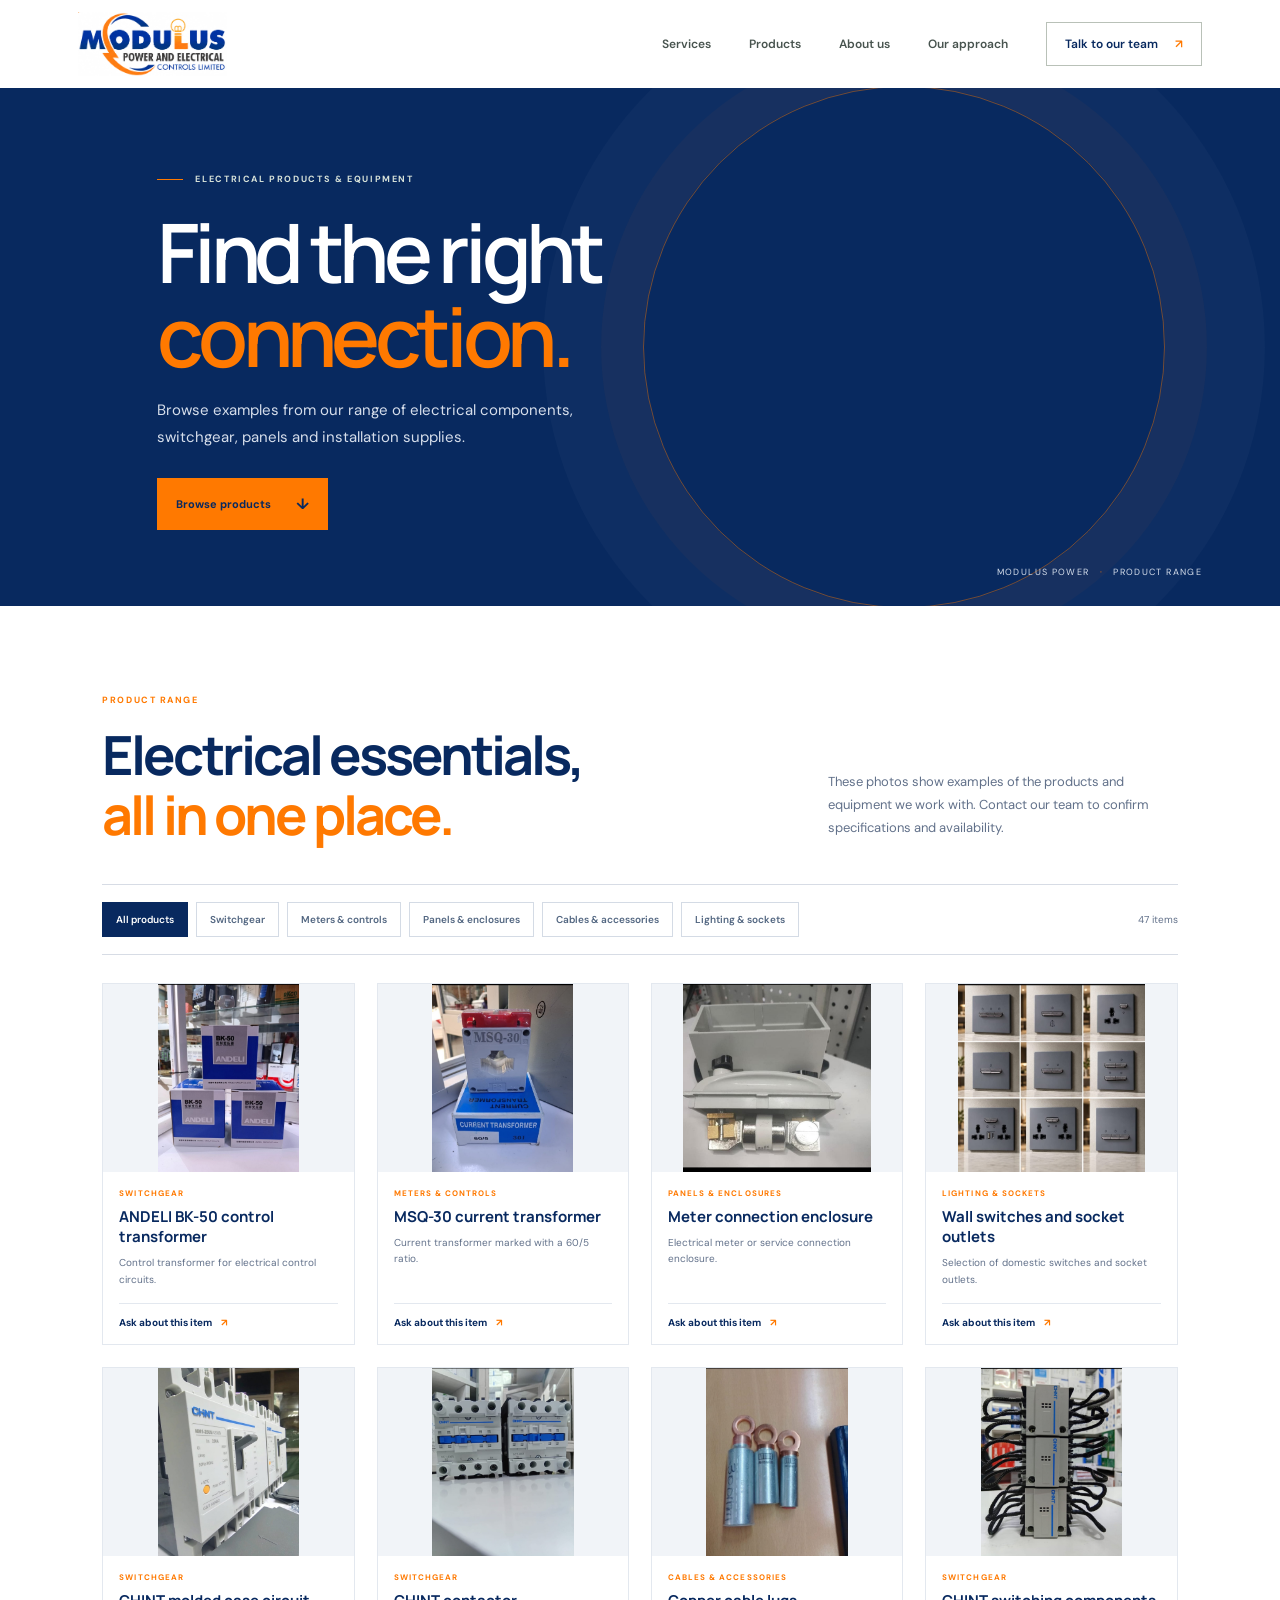
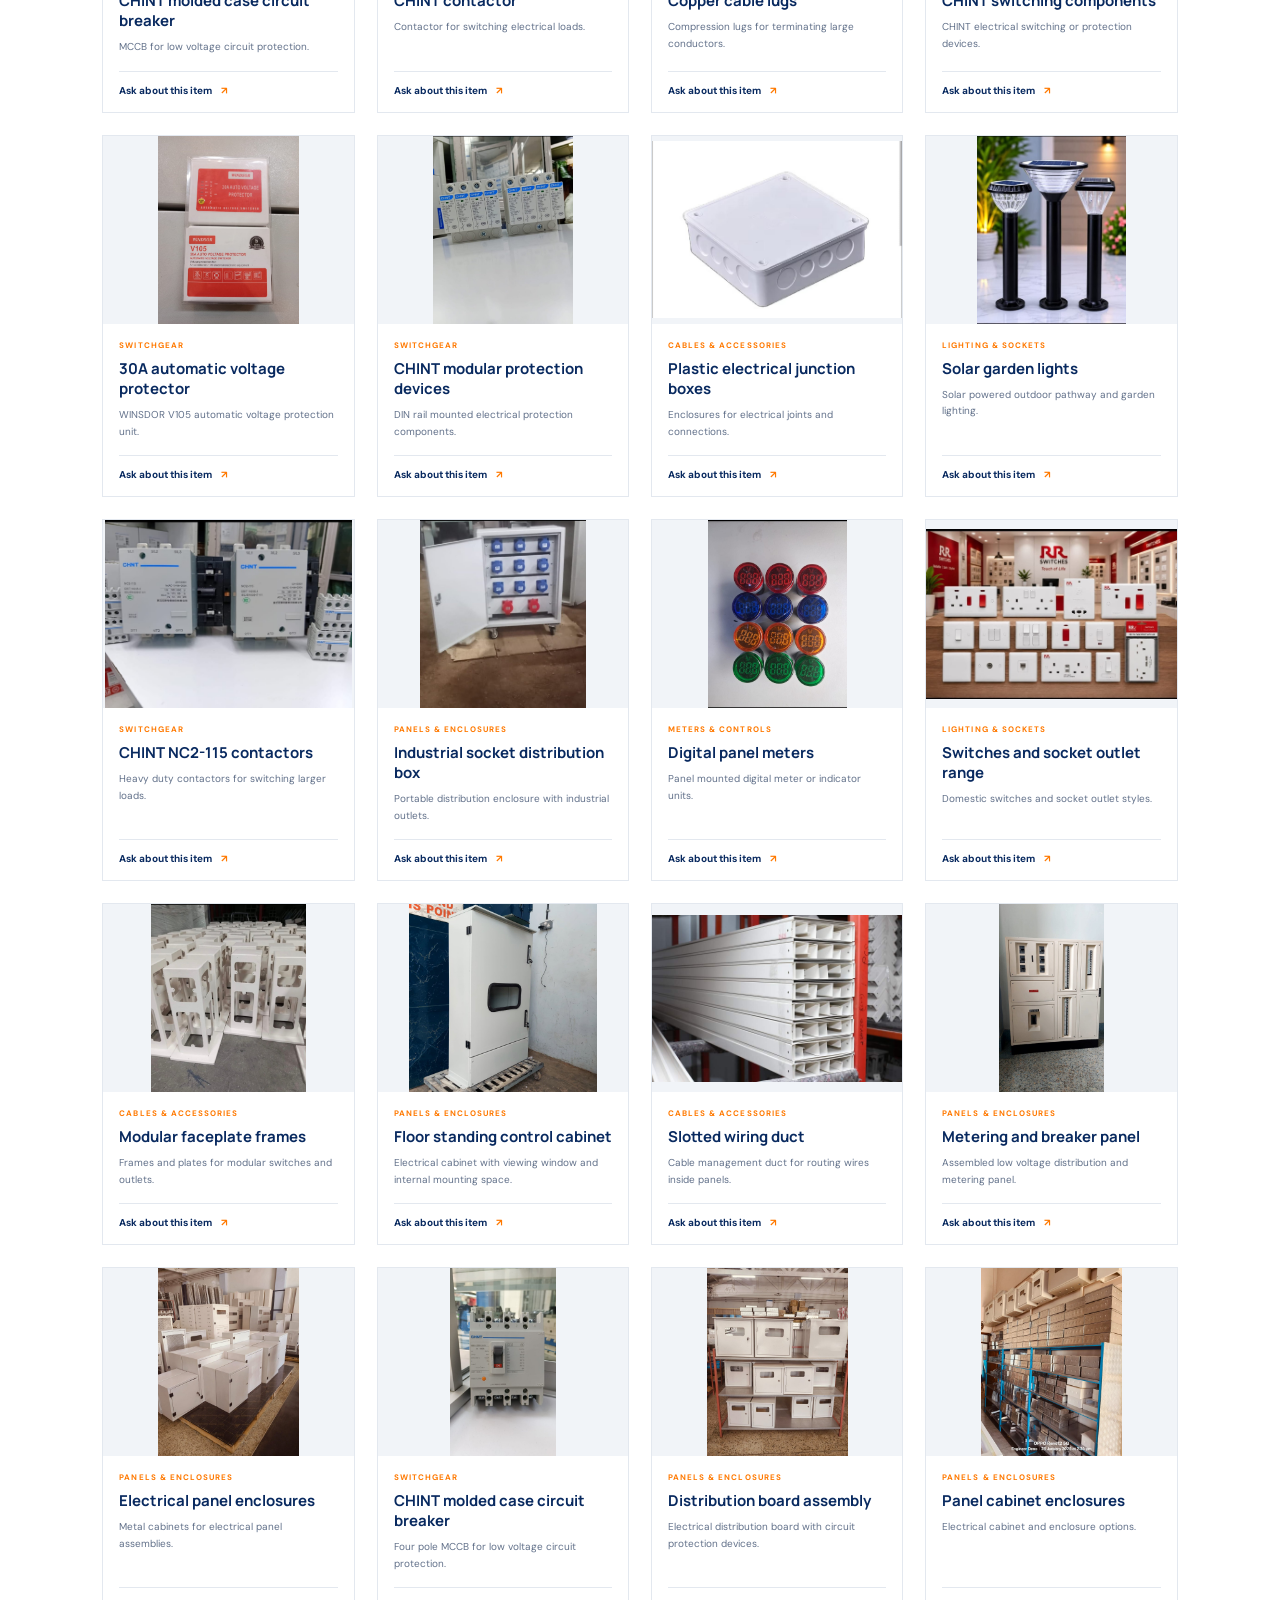
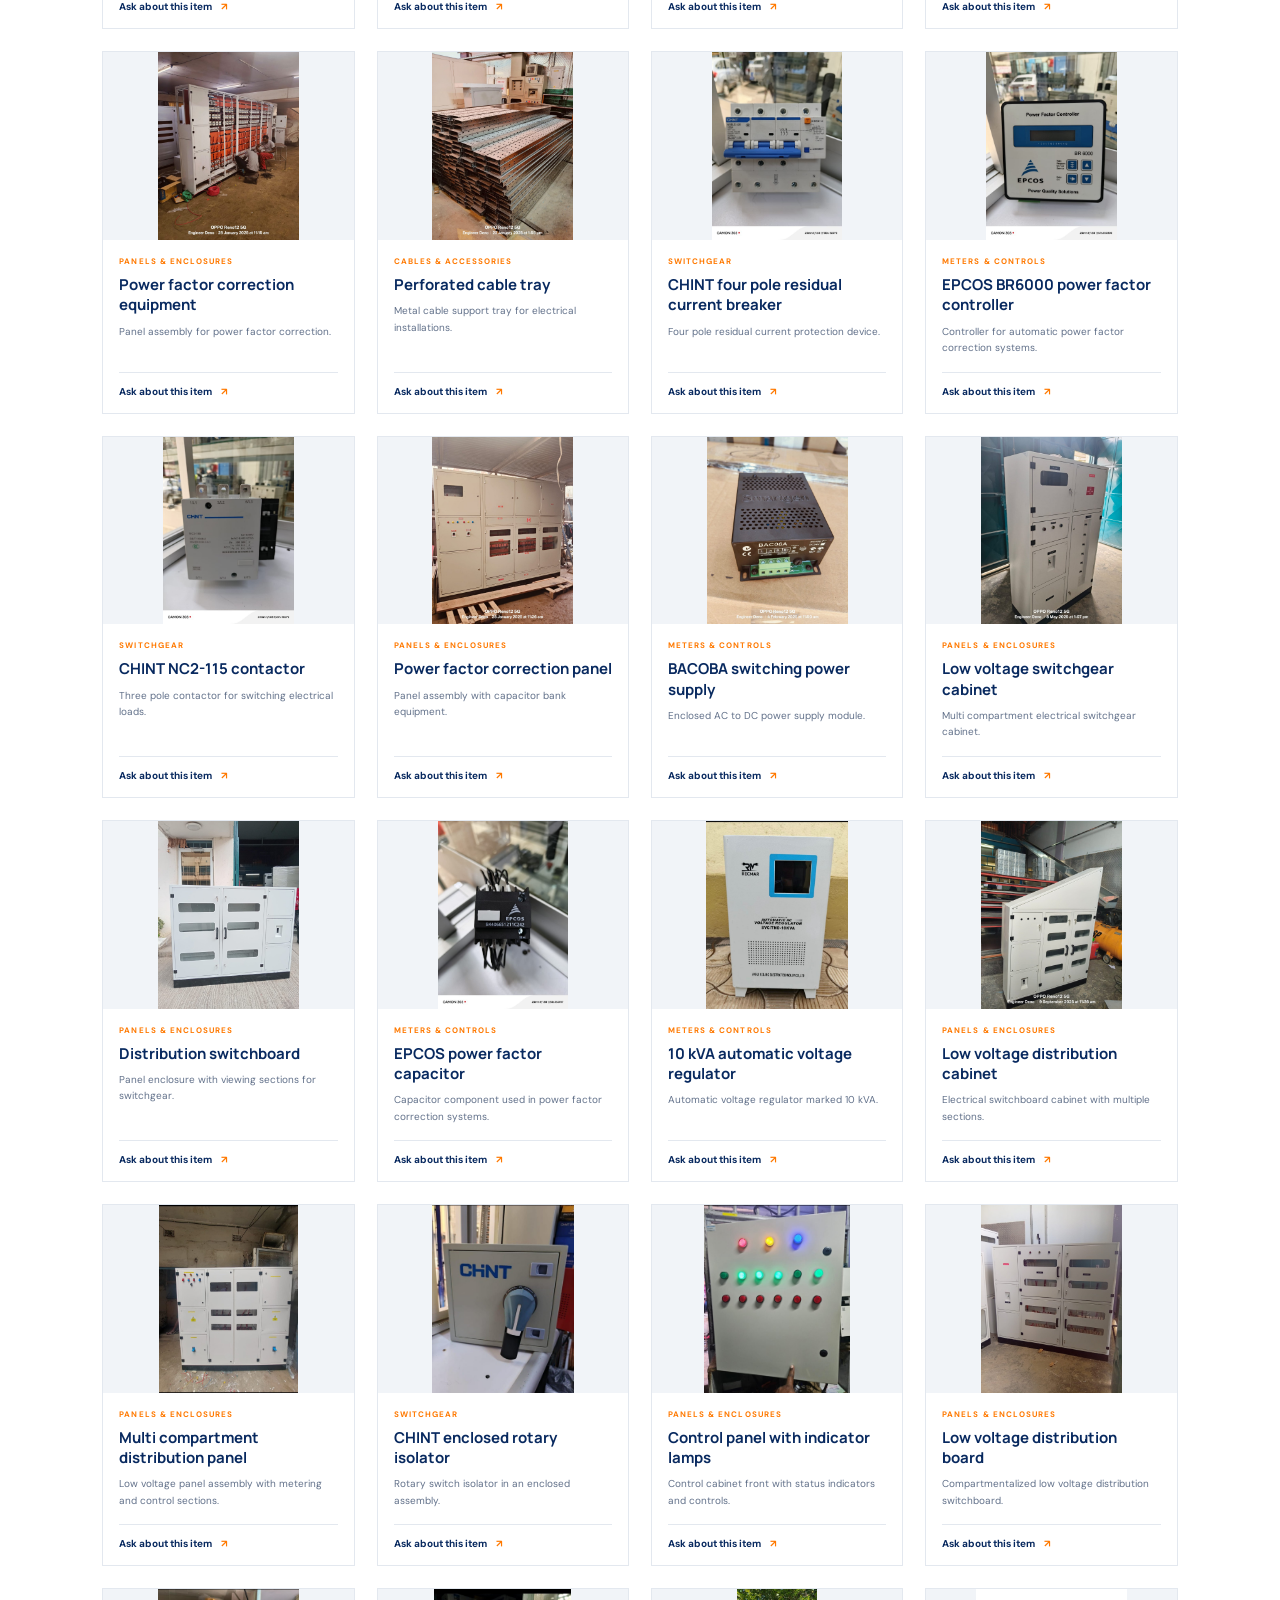
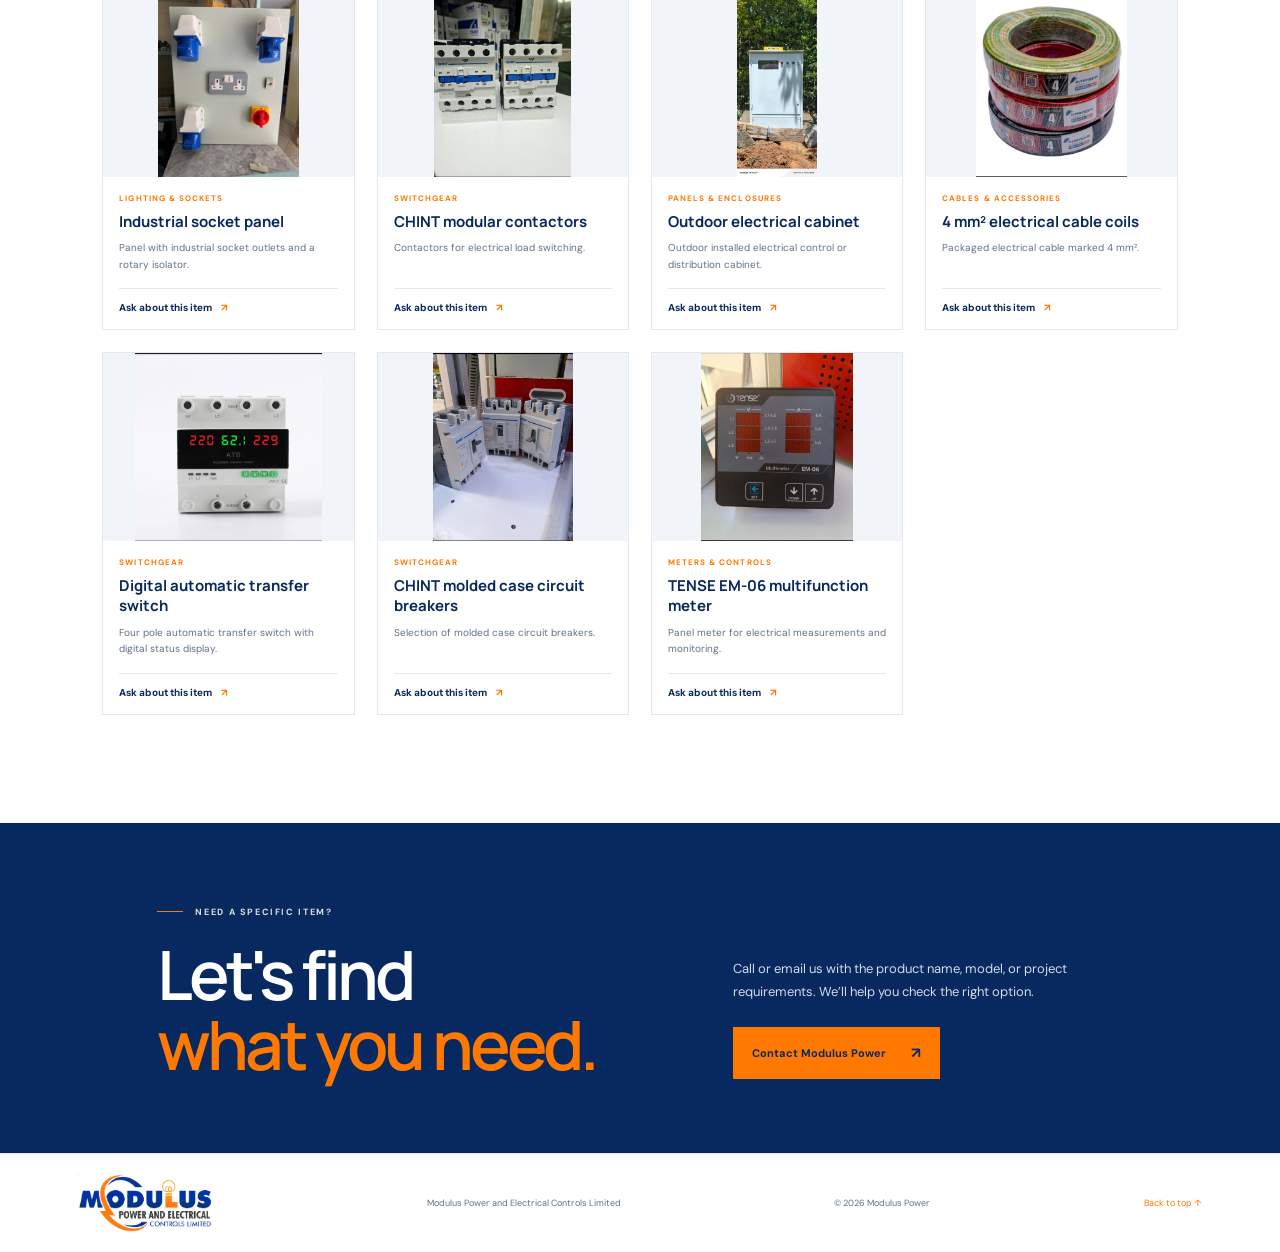
==== products.html @ 6c74b71d "Add filterable electrical products catalog" ====
<!doctype html>
<html lang="en">
<head>
  <meta charset="utf-8">
  <meta name="viewport" content="width=device-width, initial-scale=1">
  <meta name="theme-color" content="#082a68">
  <meta name="description" content="Browse examples of electrical products and equipment supplied by Modulus Power and Electrical Controls Limited.">
  <title>Electrical Products | Modulus Power</title>
  <link rel="preconnect" href="https://fonts.googleapis.com">
  <link rel="preconnect" href="https://fonts.gstatic.com" crossorigin>
  <link href="https://fonts.googleapis.com/css2?family=DM+Sans:wght@400;500;600;700&family=Manrope:wght@400;500;600;700;800&display=swap" rel="stylesheet">
  <link rel="stylesheet" href="styles.css">
  <link rel="stylesheet" href="products.css">
</head>
<body class="products-page">
  <header class="site-header">
    <a class="brand" href="index.html" aria-label="Modulus Power home"><img class="brand-logo" src="logo.png" alt="Modulus Power and Electrical Controls Limited"></a>
    <button class="menu-toggle" aria-expanded="false" aria-controls="main-nav" aria-label="Open menu"><span></span><span></span></button>
    <nav id="main-nav" class="main-nav" aria-label="Main navigation">
      <a href="index.html#services">Services</a><a href="products.html" aria-current="page">Products</a><a href="index.html#about">About us</a><a href="index.html#approach">Our approach</a>
      <a class="nav-cta" href="index.html#contact">Talk to our team <span aria-hidden="true">↗</span></a>
    </nav>
  </header>

  <main id="catalog">
    <section class="catalog-hero">
      <div class="catalog-hero-inner">
        <p class="eyebrow"><span class="eyebrow-line"></span> ELECTRICAL PRODUCTS &amp; EQUIPMENT</p>
        <h1>Find the right<br><em>connection.</em></h1>
        <p>Browse examples from our range of electrical components, switchgear, panels and installation supplies.</p>
        <a class="button button-lime" href="#product-list">Browse products <span>↓</span></a>
      </div>
      <div class="catalog-hero-note">MODULUS POWER <span>·</span> PRODUCT RANGE</div>
    </section>

    <section class="catalog-section" id="product-list">
      <div class="catalog-heading">
        <div><p class="section-kicker">PRODUCT RANGE</p><h2>Electrical essentials,<br><em>all in one place.</em></h2></div>
        <p class="catalog-intro">These photos show examples of the products and equipment we work with. Contact our team to confirm specifications and availability.</p>
      </div>
      <div class="catalog-toolbar">
        <div class="catalog-filters" role="group" aria-label="Filter products">
          <button class="filter-button active" type="button" data-filter="all" aria-pressed="true">All products</button>
          <button class="filter-button" type="button" data-filter="switchgear" aria-pressed="false">Switchgear</button>
          <button class="filter-button" type="button" data-filter="controls" aria-pressed="false">Meters &amp; controls</button>
          <button class="filter-button" type="button" data-filter="panels" aria-pressed="false">Panels &amp; enclosures</button>
          <button class="filter-button" type="button" data-filter="wiring" aria-pressed="false">Cables &amp; accessories</button>
          <button class="filter-button" type="button" data-filter="lighting" aria-pressed="false">Lighting &amp; sockets</button>
        </div>
        <span class="catalog-count" aria-live="polite"></span>
      </div>
      <div class="product-grid" id="product-grid"></div>
    </section>

    <section class="catalog-contact">
      <div><p class="eyebrow"><span class="eyebrow-line"></span> NEED A SPECIFIC ITEM?</p><h2>Let's find<br><em>what you need.</em></h2></div>
      <div class="catalog-contact-side"><p>Call or email us with the product name, model, or project requirements. We’ll help you check the right option.</p><a class="button button-lime" href="index.html#contact">Contact Modulus Power <span>↗</span></a></div>
    </section>
  </main>

  <footer class="site-footer catalog-footer"><a class="brand footer-brand" href="index.html"><img class="brand-logo" src="logo.png" alt="Modulus Power and Electrical Controls Limited"></a><span>Modulus Power and Electrical Controls Limited</span><span>© <span id="year"></span> Modulus Power</span><a href="#catalog">Back to top ↑</a></footer>
  <script src="script.js"></script>
  <script src="products.js"></script>
</body>
</html>
---- styles.css ----
@import url('https://fonts.googleapis.com/css2?family=DM+Sans:wght@400;500;600;700&family=Manrope:wght@400;500;600;700;800&display=swap');
:root{--ink:#08295f;--deep:#08295f;--paper:#fff;--white:#fff;--orange:#ff7900;--muted:#62718a;--line:rgba(8,41,95,.16);--display:'Manrope',sans-serif;--body:'DM Sans',sans-serif}*{box-sizing:border-box}html{scroll-behavior:smooth}body{margin:0;background:var(--paper);color:var(--ink);font-family:var(--body);-webkit-font-smoothing:antialiased}a{color:inherit;text-decoration:none}.site-header{height:88px;padding:0 6.1%;display:flex;align-items:center;justify-content:space-between;background:var(--paper);position:relative;z-index:4}.brand{display:flex;align-items:center;gap:12px}.brand-logo{display:block;width:auto;height:64px;max-width:280px;object-fit:contain}.brand-mark{display:flex;align-items:flex-end;gap:3px;height:27px;width:28px;border-bottom:2px solid var(--ink);padding:0 2px 3px}.brand-mark span{display:block;width:5px;background:var(--ink);transform:skew(-24deg)}.brand-mark span:nth-child(1){height:10px}.brand-mark span:nth-child(2){height:17px}.brand-mark span:nth-child(3){height:23px}.brand-name{font:800 13px var(--display);letter-spacing:.09em;line-height:1.15}.brand-name span{display:block;font:600 8px var(--body);letter-spacing:.16em;margin-top:4px}.main-nav{display:flex;align-items:center;gap:38px;font-size:12px;font-weight:600}.main-nav>a:not(.nav-cta){color:#48544f}.main-nav>a:hover{color:#ff7900}.nav-cta{border:1px solid #b9c1b8;padding:13px 18px}.nav-cta span{color:#ff7900;margin-left:14px}.menu-toggle{display:none}.hero{min-height:660px;height:calc(100vh - 88px);max-height:850px;position:relative;background:#0b3479;color:white;overflow:hidden}.hero-image{position:absolute;inset:0 0 0 32%;background:linear-gradient(120deg,#0b3479,#174b91 56%,#ef7b22);background-image:linear-gradient(90deg,rgba(8,41,95,.62),rgba(8,41,95,.05)),url('images/hero-electrical.jpg'),radial-gradient(ellipse at 75% 42%,#ff8a25 0,#174b91 28%,#0b3479 67%,#061d49 100%);background-size:cover;background-position:center 52%;filter:saturate(.76)}.hero-shade{position:absolute;inset:0;background:linear-gradient(90deg,#08295f 0%,rgba(8,41,95,.97) 31%,rgba(8,41,95,.5) 60%,rgba(8,41,95,.12) 100%)}.hero-content{position:relative;padding:clamp(90px,14vh,155px) 0 0 12.3%;max-width:780px}.eyebrow{display:flex;align-items:center;gap:12px;font-size:9px;letter-spacing:.18em;font-weight:700;color:#d7e2d9}.eyebrow-line{display:block;width:26px;height:1px;background:var(--orange)}.hero h1,.contact h2{font:600 clamp(54px,7.3vw,94px)/1.02 var(--display);letter-spacing:-.065em;margin:30px 0 20px}.hero h1 em,.services h2 em,.approach h2 em,.contact h2 em,.intro h2 em{font-style:normal;color:var(--orange)}.hero-copy{max-width:375px;color:#d0d9d1;line-height:1.7;font-size:15px}.hero-actions{display:flex;align-items:center;gap:28px;margin-top:38px}.button{display:inline-flex;align-items:center;justify-content:space-between;gap:25px;padding:16px 19px;font-size:11px;font-weight:700}.button-lime{background:var(--orange);color:var(--deep)}.button-lime span{font-size:15px}.text-link{font-size:11px;font-weight:600;color:#e1e8e2}.text-link span{margin-left:12px;color:var(--orange)}.hero-meta{position:absolute;bottom:38px;left:6.1%;display:flex;align-items:center;gap:14px;color:#d2dbd3;font-size:9px;letter-spacing:.12em}.hero-meta>span:first-child{color:var(--orange)}.meta-rule{height:1px;width:54px;background:rgba(255,255,255,.4)}.hero-vertical{position:absolute;right:5%;top:50%;writing-mode:vertical-rl;transform:translateY(-50%);font-size:8px;letter-spacing:.2em;color:rgba(255,255,255,.72)}.placeholder-note{position:absolute;right:25px;bottom:24px;background:rgba(8,29,69,.78);padding:10px 13px;color:#edf2ed;font-size:9px;letter-spacing:.04em;display:flex;align-items:center;gap:9px}.camera-icon{font-size:16px;color:var(--orange)}.section-pad{padding-left:12.3%;padding-right:12.3%}.intro{position:relative;display:grid;grid-template-columns:1fr 2fr 1.2fr;gap:30px;padding-top:126px;padding-bottom:133px;align-items:start}.section-label{font-size:9px;font-weight:700;letter-spacing:.14em;color:#526681}.section-label span{color:#ff7900;margin-right:13px}.intro-main .eyebrow{margin:0 0 24px}.eyebrow.dark{color:#526681}.intro h2,.approach h2{font:600 clamp(35px,4.1vw,53px)/1.12 var(--display);letter-spacing:-.055em;margin:0;max-width:620px}.intro h2 em,.approach h2 em{color:#ff7900}.intro-side{padding-top:35px}.intro-side p,.approach-copy{font-size:14px;line-height:1.85;color:#62718a;margin:0 0 24px}.underlined-link{font-size:11px;font-weight:700;border-bottom:1px solid #a3aaa3;padding-bottom:11px;display:inline-flex;justify-content:space-between;width:175px}.underlined-link span{color:#ff7900}.intro-stamp{position:absolute;right:10%;bottom:36px;width:82px;height:82px;border:1px solid #c8cdc4;border-radius:50%;display:grid;place-items:center;text-align:center;font-size:7px;letter-spacing:.13em;color:#62718a;transform:rotate(-12deg)}.intro-stamp b{position:absolute;font:800 16px var(--display);color:#ff7900;transform:rotate(12deg)}.services{background:var(--deep);color:white;padding-top:97px;padding-bottom:38px}.services-top{display:flex;justify-content:space-between;align-items:end;margin-bottom:50px}.light-label{color:#acb9af}.services h2{font:600 clamp(42px,5vw,65px)/1.04 var(--display);letter-spacing:-.06em;margin:33px 0 0}.services-top>p{max-width:300px;color:#b4c0b7;font-size:13px;line-height:1.8;margin:0 0 5px}.service-grid{display:grid;grid-template-columns:repeat(3,1fr);border-top:1px solid rgba(255,255,255,.2);border-bottom:1px solid rgba(255,255,255,.2)}.service-card{position:relative;min-height:270px;padding:25px 22px 23px 0;border-right:1px solid rgba(255,255,255,.16)}.service-card:not(:first-child){padding-left:22px}.service-card:nth-child(3n){border-right:0}.service-card:nth-child(n+4){border-top:1px solid rgba(255,255,255,.16)}.service-card:nth-child(5){border-right:0}.service-number{font-size:9px;letter-spacing:.12em;color:#91a098}.service-symbol{font:400 32px var(--display);color:var(--orange);margin:28px 0 18px;height:35px}.service-card h3{font:700 16px var(--display);margin:0 0 12px}.service-card p{font-size:11px;line-height:1.8;color:#afbbb2;max-width:220px;margin:0}.service-card>a{position:absolute;right:20px;bottom:20px;color:var(--orange);font-size:18px}.services-foot{display:flex;justify-content:space-between;padding-top:24px;font-size:9px;letter-spacing:.08em;color:#abb8ae}.services-foot b{color:var(--orange);margin-left:13px}.approach{padding-top:125px;padding-bottom:126px;display:grid;grid-template-columns:1fr 1fr;gap:9%;align-items:center}.approach-image{height:480px;position:relative;background:linear-gradient(140deg,#416a9e,#174b91 46%,#0b3479);background-image:url('images/team-electrical.jpg'),linear-gradient(140deg,#416a9e,#174b91 46%,#0b3479);background-size:cover;background-position:center}.approach-image .placeholder-note{right:auto;left:18px;bottom:18px}.image-index{position:absolute;top:18px;left:18px;color:white;font-size:8px;letter-spacing:.15em}.approach-content .section-label{margin-bottom:67px}.approach-content .eyebrow{margin-bottom:23px}.approach h2{font-size:clamp(43px,5vw,64px)}.approach-copy{margin:24px 0 32px;max-width:420px}.values{border-top:1px solid var(--line);padding-top:19px;display:flex;justify-content:space-between;gap:10px}.values div{display:flex;flex-direction:column;gap:10px}.values b{font-size:9px;color:#ff7900}.values span{font-size:10px;font-weight:600}.contact{background:var(--deep);color:white;padding-top:86px;padding-bottom:82px}.contact-layout{display:grid;grid-template-columns:1fr 1fr;gap:10%;align-items:end;margin:45px 0 38px}.contact h2{font-size:clamp(58px,7vw,88px);margin:23px 0 0}.contact-details>p{font-size:12px;color:#b2beb5;margin:0 0 22px}.contact-item{display:grid;grid-template-columns:100px 1fr 20px;align-items:center;padding:18px 0;border-top:1px solid rgba(255,255,255,.22)}.contact-item:last-child{border-bottom:1px solid rgba(255,255,255,.22)}.contact-item span{font-size:8px;letter-spacing:.14em;color:#9eafa3}.contact-item b{font-size:14px;font-weight:600}.contact-item i{font-style:normal;color:var(--orange)}.site-footer{min-height:94px;padding:20px 6.1%;display:flex;align-items:center;justify-content:space-between;gap:20px;background:#fff;color:#62718a;font-size:9px}.footer-brand{color:var(--ink)}.footer-brand .brand-logo{height:58px}.footer-brand{color:var(--ink)}.footer-brand .brand-mark{border-color:#f3f2ec}.footer-brand .brand-mark span{background:#f3f2ec}.site-footer>a:last-child{color:var(--orange)}
@media(max-width:900px){.section-pad{padding-left:7%;padding-right:7%}.hero-content{padding-left:8%}.intro{grid-template-columns:1fr 2fr;gap:24px}.intro-side{grid-column:2;padding-top:0}.intro-stamp{right:8%;bottom:25px}.service-grid{grid-template-columns:repeat(2,1fr)}.service-card:nth-child(2n){border-right:0}.service-card:nth-child(3){border-top:1px solid rgba(255,255,255,.16);border-right:1px solid rgba(255,255,255,.16)}.service-card:nth-child(4){border-top:1px solid rgba(255,255,255,.16)}.service-card:nth-child(5){border-top:1px solid rgba(255,255,255,.16);border-right:1px solid rgba(255,255,255,.16)}.approach{gap:6%}.approach-image{height:420px}.site-footer{padding-left:7%;padding-right:7%}}
@media(max-width:620px){.site-header{height:72px;padding:0 6%}.brand-name{font-size:12px}.menu-toggle{display:flex;flex-direction:column;gap:5px;padding:10px;background:none;border:0;z-index:2}.menu-toggle span{width:22px;height:1px;background:var(--ink)}.main-nav{display:none;position:absolute;top:72px;left:0;right:0;background:var(--paper);padding:18px 6% 26px;align-items:stretch;gap:0;flex-direction:column;box-shadow:0 12px 16px #08295f15}.main-nav.open{display:flex}.main-nav>a:not(.nav-cta){padding:14px 0;border-bottom:1px solid var(--line)}.nav-cta{margin-top:18px}.hero{height:calc(100svh - 72px);min-height:600px;max-height:760px}.hero-image{left:0;background-position:58% center}.hero-shade{background:linear-gradient(90deg,rgba(8,41,95,.96),rgba(8,41,95,.65) 70%,rgba(8,41,95,.3)),linear-gradient(0deg,rgba(8,41,95,.5),transparent)}.hero-content{padding:116px 7% 0}.hero h1{font-size:62px}.hero-copy{font-size:14px;max-width:300px}.hero-actions{align-items:flex-start;flex-direction:column;gap:19px}.hero-meta{left:7%;bottom:28px}.hero-vertical{right:4%;font-size:7px}.section-pad{padding-left:7%;padding-right:7%}.intro{display:block;padding-top:82px;padding-bottom:103px}.intro-main{margin-top:48px}.intro h2{font-size:42px}.intro-side{padding-top:22px;max-width:390px}.intro-stamp{width:67px;height:67px;right:8%;bottom:22px}.intro-stamp b{font-size:13px}.services{padding-top:73px;padding-bottom:28px}.services-top{display:block;margin-bottom:33px}.services h2{font-size:51px;margin-top:28px}.services-top>p{margin-top:20px}.service-card{min-height:260px;padding:19px 12px 20px 0}.service-card:not(:first-child){padding-left:14px}.service-card h3{font-size:14px}.service-card p{font-size:10px}.service-card>a{right:10px;bottom:16px}.service-symbol{margin:26px 0 15px}.services-foot{font-size:8px;line-height:1.6;gap:20px}.services-foot span:last-child{text-align:right}.approach{display:flex;flex-direction:column-reverse;align-items:stretch;gap:38px;padding-top:78px;padding-bottom:80px}.approach-content .section-label{margin-bottom:48px}.approach h2{font-size:53px}.approach-image{height:350px}.values{flex-wrap:wrap}.values span{font-size:9px}.contact{padding-top:70px;padding-bottom:70px}.contact-layout{display:block;margin:38px 0 29px}.contact h2{font-size:68px;margin-bottom:36px}.contact-item{grid-template-columns:74px 1fr 15px}.contact-item b{font-size:12px}.site-footer{padding:23px 7%;display:grid;grid-template-columns:1fr 1fr;gap:18px}.site-footer>span:nth-child(2){grid-column:1/-1;grid-row:2}.site-footer>span:nth-child(3){grid-column:1;grid-row:3}.site-footer>a:last-child{grid-column:2;grid-row:3;text-align:right}}
@media(max-width:1050px) and (min-width:761px){.site-header{padding-left:4%;padding-right:4%}.main-nav{gap:18px}.nav-cta{padding:11px 12px}}
@media(max-width:760px) and (min-width:621px){.site-header{padding-left:4%;padding-right:4%}.brand-logo{height:50px}.main-nav{gap:10px;font-size:10px}.nav-cta{padding:9px 10px}}
---- products.css ----
.products-page{background:#fff}.catalog-hero{min-height:470px;background:#08295f;color:#fff;position:relative;overflow:hidden;display:flex;align-items:center;padding:76px 12.3%}.catalog-hero:after{content:"";position:absolute;width:520px;height:520px;border:1px solid rgba(255,121,0,.43);border-radius:50%;right:9%;top:50%;transform:translateY(-50%);box-shadow:0 0 0 42px rgba(255,121,0,.035),0 0 0 100px rgba(255,255,255,.025)}.catalog-hero-inner{position:relative;z-index:1;max-width:590px}.catalog-hero h1{font:600 clamp(54px,7vw,82px)/1.03 var(--display);letter-spacing:-.065em;margin:25px 0 18px}.catalog-hero h1 em,.catalog-heading h2 em,.catalog-contact h2 em{font-style:normal;color:#ff7900}.catalog-hero-inner>p:not(.eyebrow){max-width:420px;color:#d6deeb;font-size:15px;line-height:1.8;margin:0}.catalog-hero .button{margin-top:27px}.catalog-hero-note{position:absolute;z-index:1;right:6.1%;bottom:28px;color:#d6deeb;font-size:9px;letter-spacing:.15em}.catalog-hero-note span{color:#ff7900;margin:0 7px}.catalog-section{padding:88px 8% 108px}.catalog-heading{display:flex;justify-content:space-between;align-items:end;gap:40px;margin-bottom:39px}.section-kicker{font-size:9px;letter-spacing:.17em;font-weight:700;color:#ff7900;margin:0 0 18px}.catalog-heading h2{font:700 clamp(34px,4.5vw,54px)/1.12 var(--display);letter-spacing:-.055em;color:#08295f;margin:0}.catalog-intro{max-width:350px;color:#62718a;font-size:13px;line-height:1.8;margin:0 0 5px}.catalog-toolbar{display:flex;justify-content:space-between;align-items:center;gap:20px;padding:17px 0;border-top:1px solid rgba(8,41,95,.16);border-bottom:1px solid rgba(8,41,95,.16);margin-bottom:28px}.catalog-filters{display:flex;flex-wrap:wrap;gap:8px}.filter-button{font:600 10px var(--body);color:#526681;background:#fff;border:1px solid #d4dbe5;padding:10px 13px;cursor:pointer;transition:.15s ease}.filter-button:hover,.filter-button.active{background:#08295f;border-color:#08295f;color:#fff}.catalog-count{white-space:nowrap;color:#62718a;font-size:10px}.product-grid{display:grid;grid-template-columns:repeat(4,minmax(0,1fr));gap:22px}.product-card{min-width:0;border:1px solid #e3e8ef;background:#fff;display:flex;flex-direction:column;transition:transform .18s ease,box-shadow .18s ease}.product-card:hover{transform:translateY(-3px);box-shadow:0 12px 26px rgba(8,41,95,.09)}.product-card[hidden]{display:none}.product-image-wrap{aspect-ratio:4/3;background:#f1f4f8;overflow:hidden}.product-image{width:100%;height:100%;display:block;object-fit:contain}.product-card-content{padding:16px 16px 15px;display:flex;flex:1;flex-direction:column}.product-category{font-size:8px;font-weight:700;letter-spacing:.13em;color:#ff7900;text-transform:uppercase;margin:0 0 9px}.product-card h3{font:700 15px/1.35 var(--display);color:#08295f;margin:0 0 8px}.product-card-description{font-size:10px;line-height:1.65;color:#62718a;margin:0 0 15px}.product-inquiry{font-size:10px;font-weight:700;color:#08295f;border-top:1px solid #e3e8ef;padding-top:12px;margin-top:auto}.product-inquiry span{color:#ff7900;margin-left:7px}.catalog-contact{background:#08295f;color:#fff;padding:74px 12.3%;display:flex;align-items:end;justify-content:space-between;gap:10%}.catalog-contact h2{font:600 clamp(44px,5.7vw,68px)/1.03 var(--display);letter-spacing:-.06em;margin:21px 0 0}.catalog-contact-side{max-width:390px}.catalog-contact-side>p{font-size:13px;color:#d1dbe9;line-height:1.8;margin:0 0 23px}.catalog-footer{border-top:1px solid #e5eaf0}.catalog-footer .footer-brand .brand-logo{height:58px}
@media(max-width:1100px){.catalog-section{padding-left:6%;padding-right:6%}.product-grid{grid-template-columns:repeat(3,minmax(0,1fr))}.catalog-hero{padding-left:8%;padding-right:8%}.catalog-contact{padding-left:8%;padding-right:8%}}
@media(max-width:760px){.catalog-hero{min-height:430px;padding:68px 7%}.catalog-hero:after{width:330px;height:330px;right:-70px;top:56%}.catalog-heading{display:block}.catalog-intro{margin-top:19px}.catalog-toolbar{display:block}.catalog-count{display:block;margin-top:14px}.product-grid{grid-template-columns:repeat(2,minmax(0,1fr));gap:12px}.product-card-content{padding:12px}.product-card h3{font-size:13px}.product-card-description{font-size:9px}.catalog-contact{display:block;padding:66px 7%}.catalog-contact-side{margin-top:26px}.catalog-hero-note{right:7%;font-size:8px}}
@media(max-width:420px){.product-grid{grid-template-columns:1fr}.product-image-wrap{aspect-ratio:16/10}.catalog-heading h2{font-size:37px}}
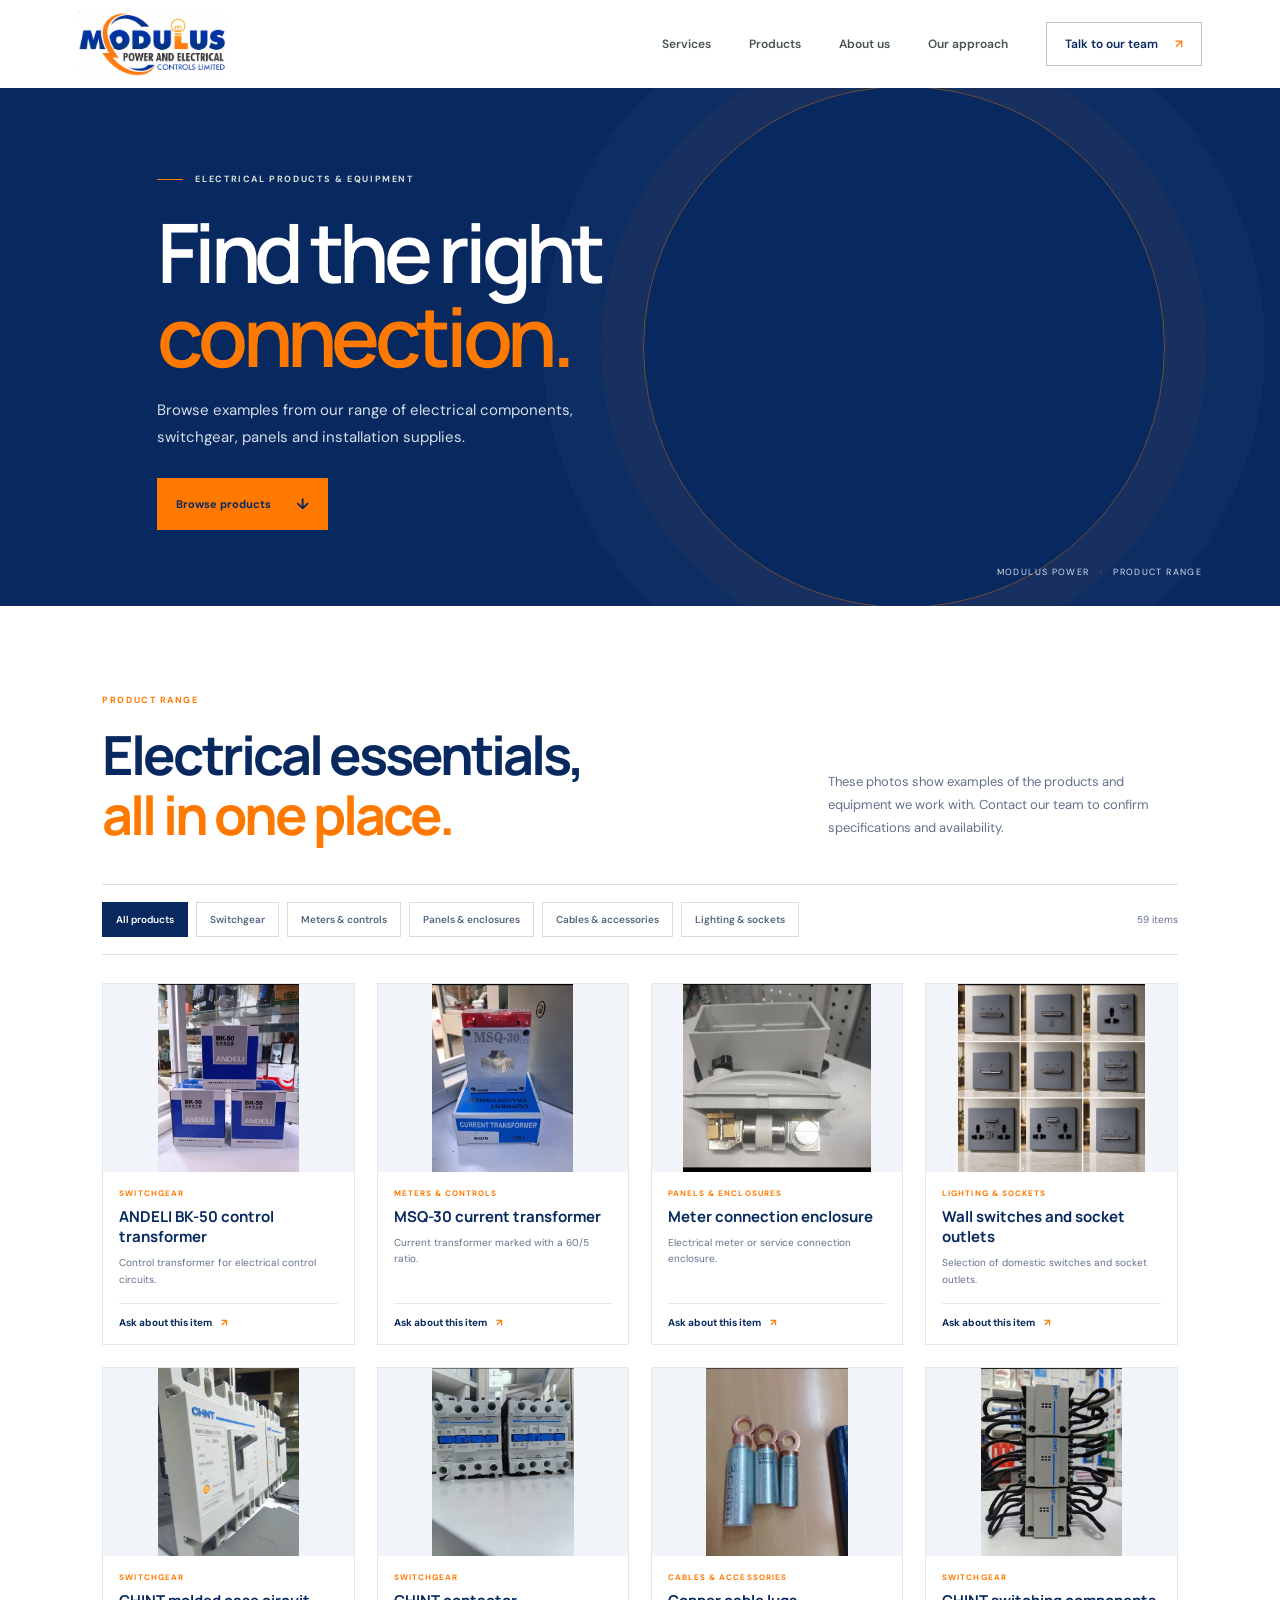
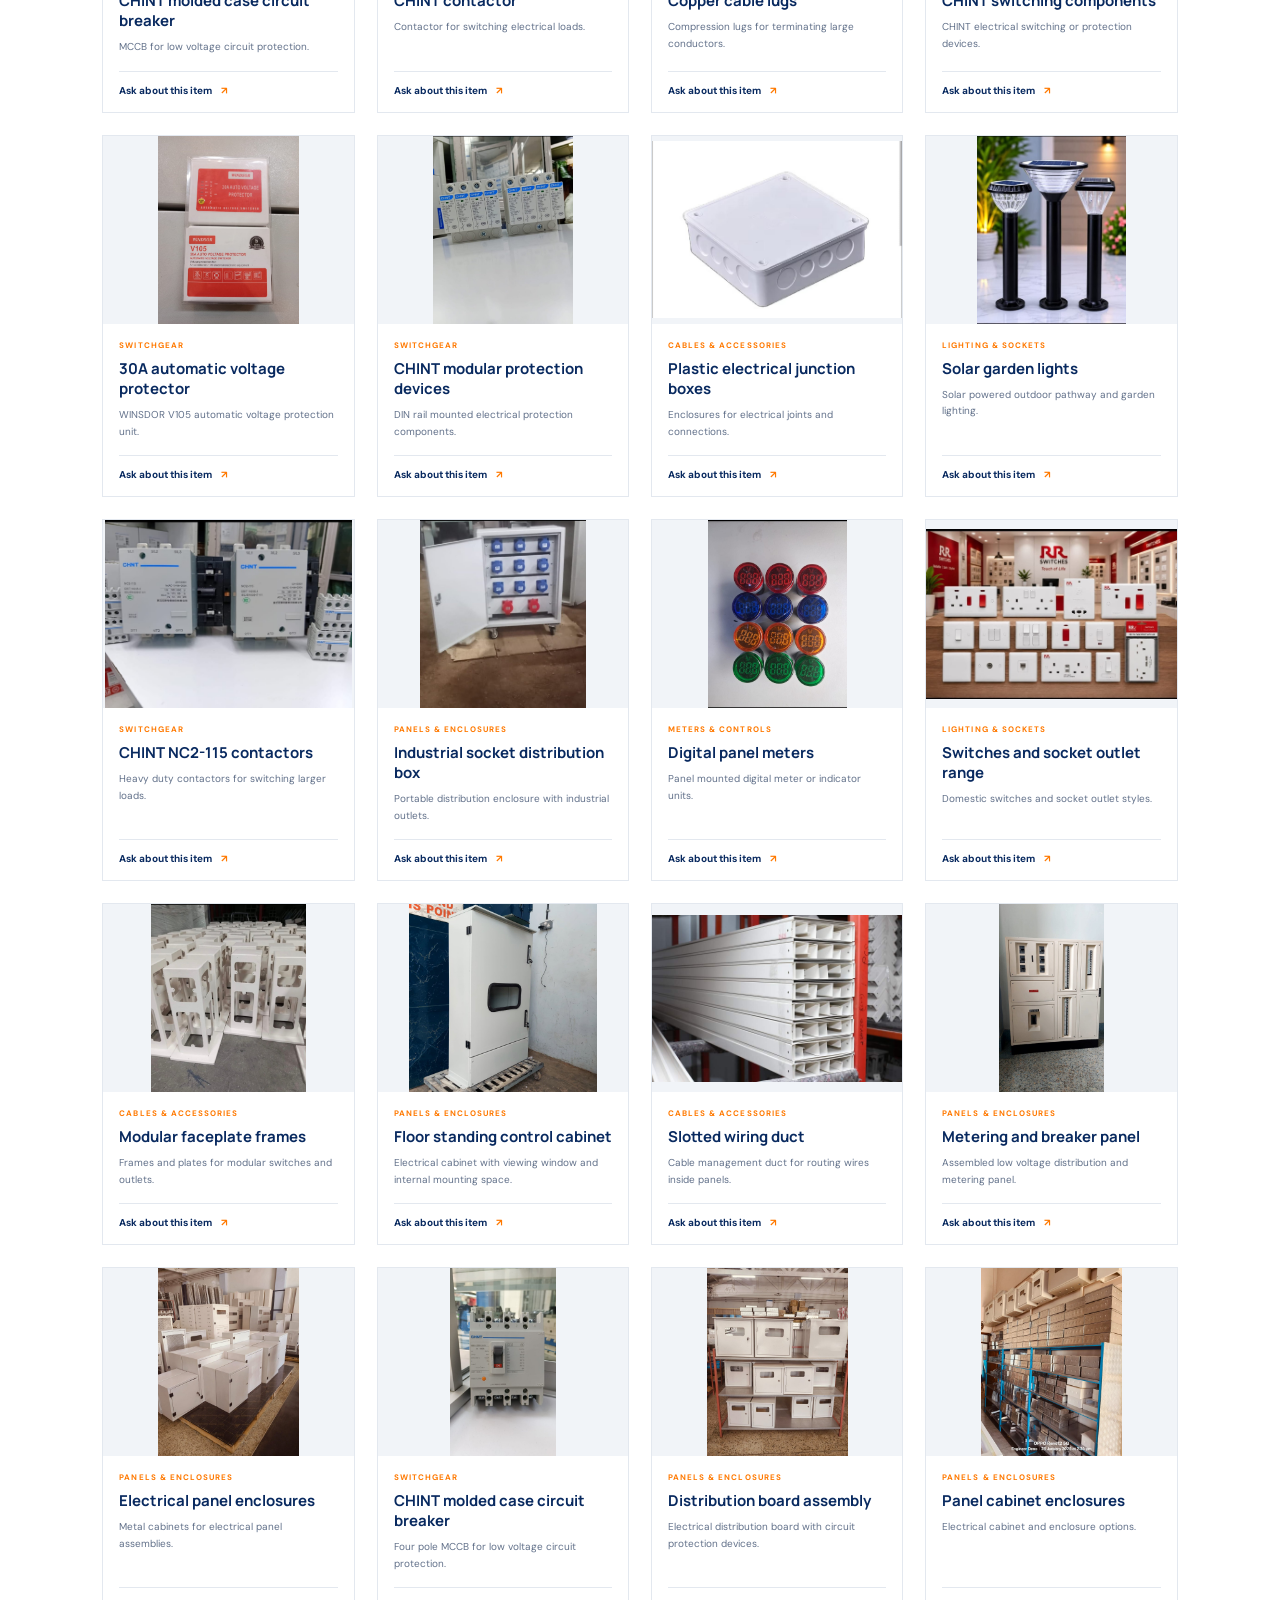
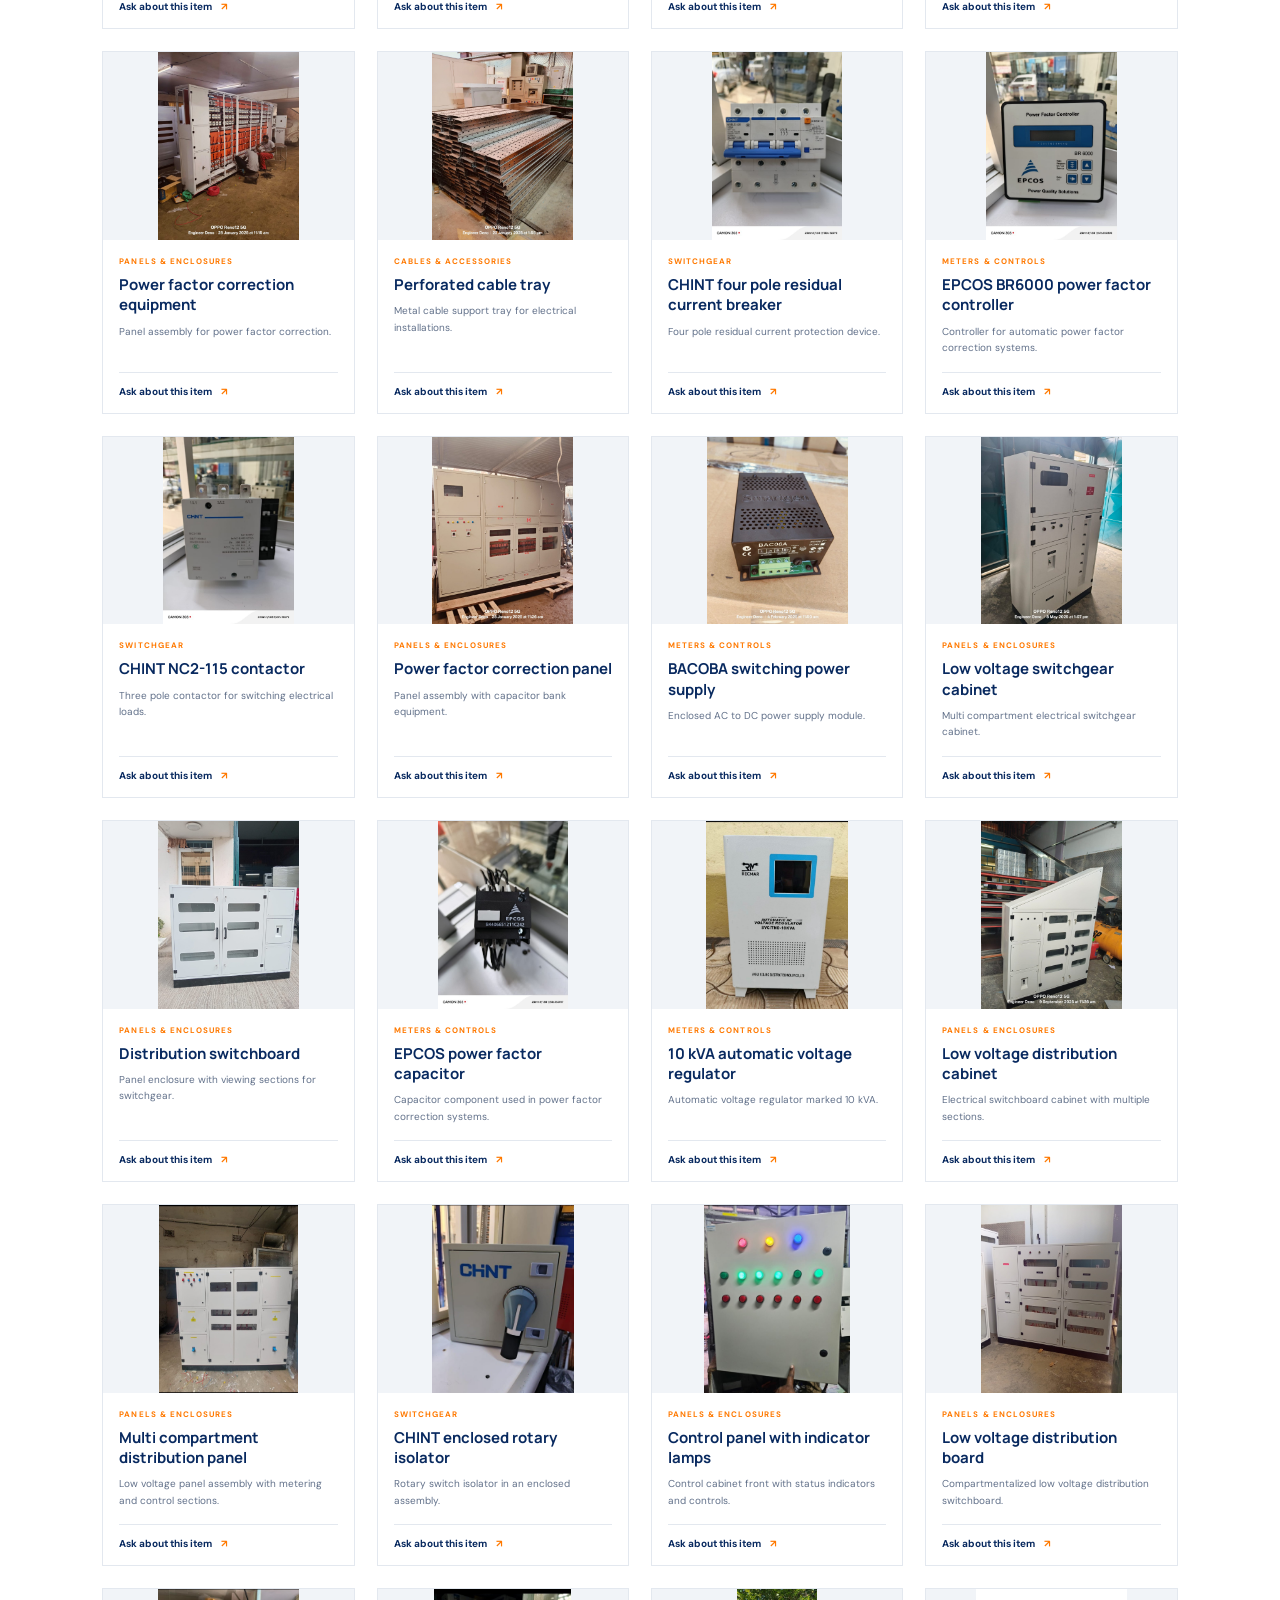
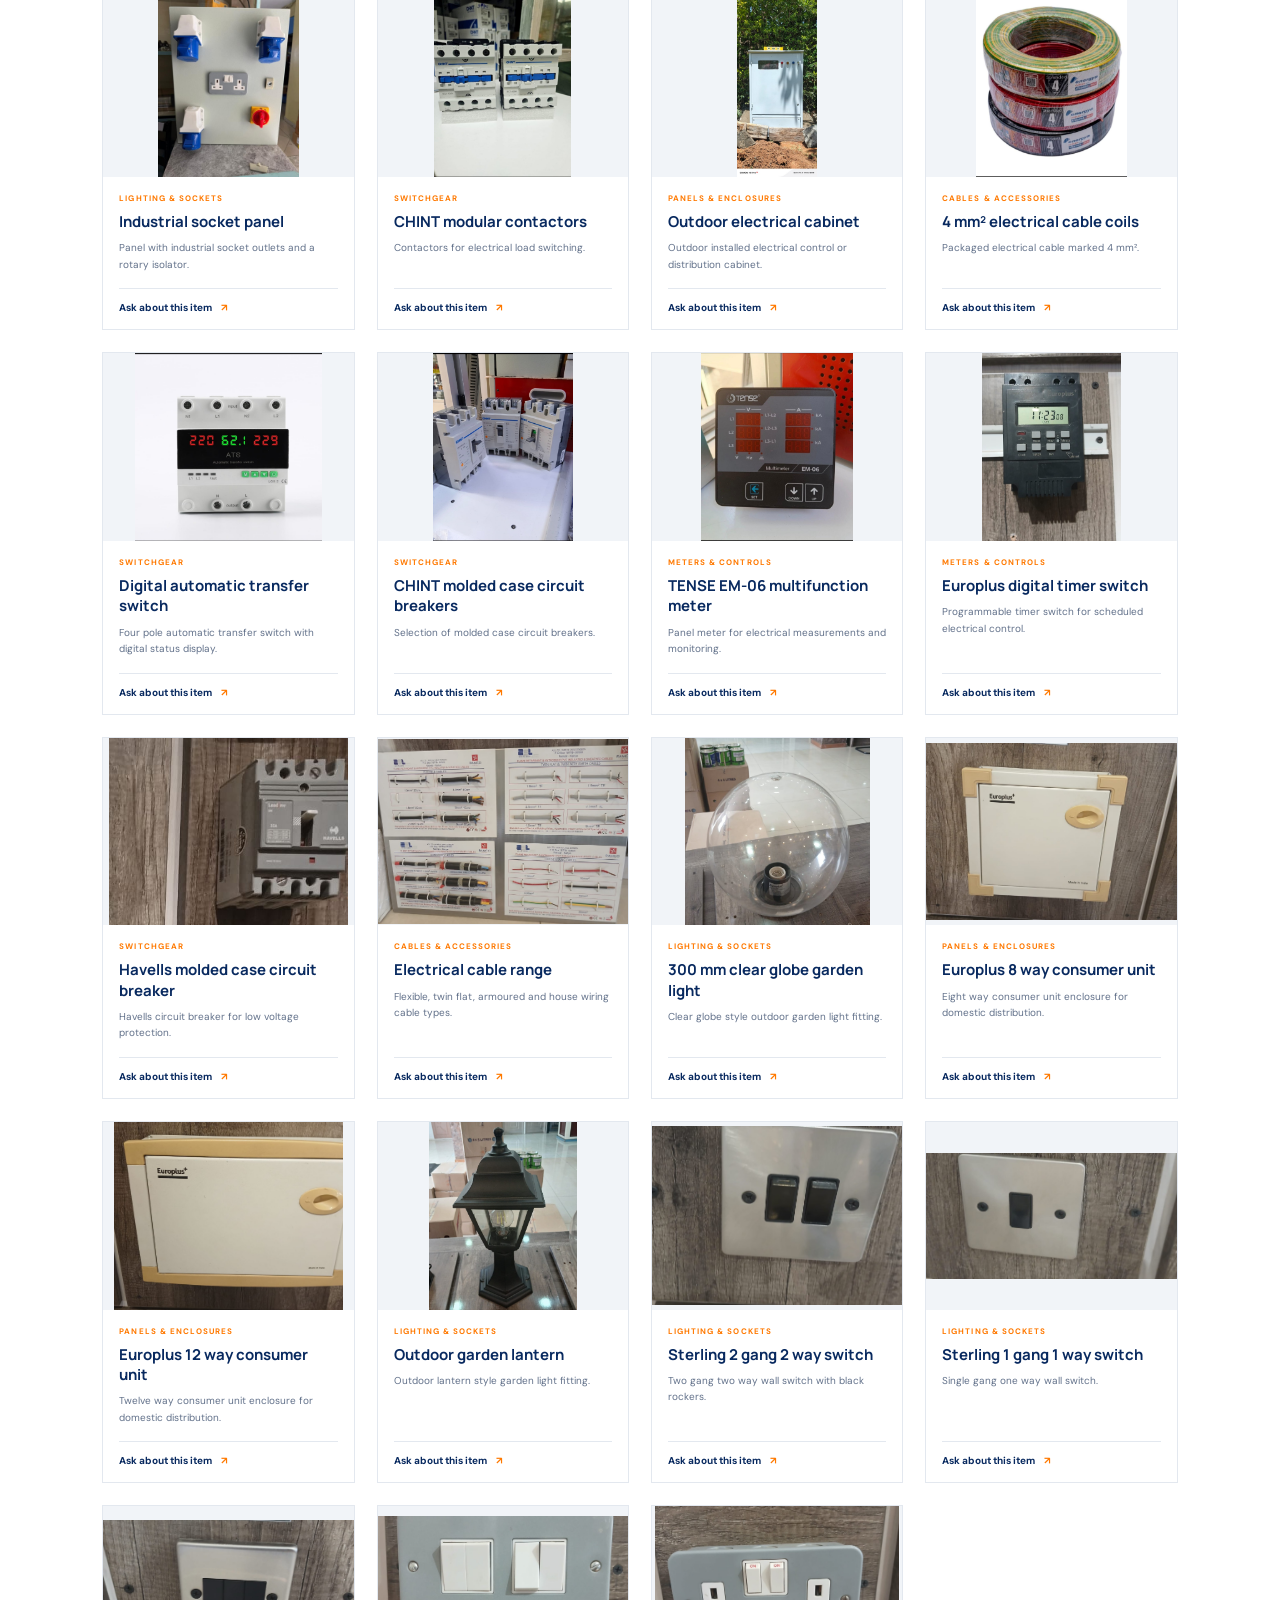
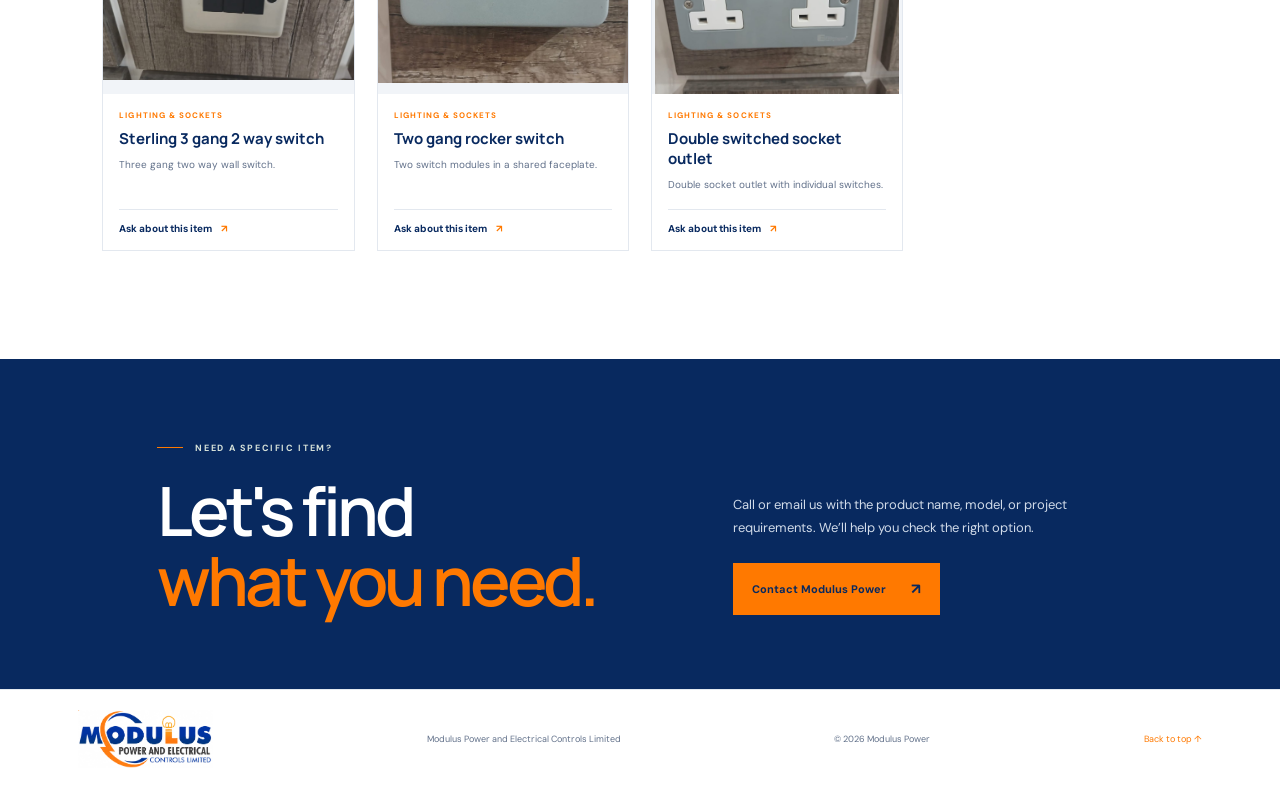
==== commit f53fc4b7: "Add product image viewer and WhatsApp inquiries" ====
--- a/products.html
+++ b/products.html
@@ -50,6 +50,19 @@
         <span class="catalog-count" aria-live="polite"></span>
       </div>
       <div class="product-grid" id="product-grid"></div>
+      <dialog class="product-viewer" id="product-viewer" aria-label="Product image viewer">
+        <div class="viewer-toolbar">
+          <p class="viewer-title" id="viewer-title"></p>
+          <div class="viewer-controls" aria-label="Image zoom controls">
+            <button type="button" id="zoom-out" aria-label="Zoom out">−</button>
+            <button type="button" id="zoom-reset" aria-label="Reset image zoom">Reset</button>
+            <button type="button" id="zoom-in" aria-label="Zoom in">+</button>
+            <button type="button" class="viewer-close" id="viewer-close" aria-label="Close image viewer">×</button>
+          </div>
+        </div>
+        <div class="viewer-image-stage" id="viewer-image-stage"><img id="viewer-image" alt=""></div>
+        <div class="viewer-footer"><span>Use + and − to zoom in or out</span><a class="button button-lime" id="viewer-inquiry" href="#" target="_blank" rel="noopener noreferrer">Ask about this item on WhatsApp <span>↗</span></a></div>
+      </dialog>
     </section>
 
     <section class="catalog-contact">
--- a/styles.css
+++ b/styles.css
@@ -4,3 +4,14 @@
 @media(max-width:620px){.site-header{height:72px;padding:0 6%}.brand-name{font-size:12px}.menu-toggle{display:flex;flex-direction:column;gap:5px;padding:10px;background:none;border:0;z-index:2}.menu-toggle span{width:22px;height:1px;background:var(--ink)}.main-nav{display:none;position:absolute;top:72px;left:0;right:0;background:var(--paper);padding:18px 6% 26px;align-items:stretch;gap:0;flex-direction:column;box-shadow:0 12px 16px #08295f15}.main-nav.open{display:flex}.main-nav>a:not(.nav-cta){padding:14px 0;border-bottom:1px solid var(--line)}.nav-cta{margin-top:18px}.hero{height:calc(100svh - 72px);min-height:600px;max-height:760px}.hero-image{left:0;background-position:58% center}.hero-shade{background:linear-gradient(90deg,rgba(8,41,95,.96),rgba(8,41,95,.65) 70%,rgba(8,41,95,.3)),linear-gradient(0deg,rgba(8,41,95,.5),transparent)}.hero-content{padding:116px 7% 0}.hero h1{font-size:62px}.hero-copy{font-size:14px;max-width:300px}.hero-actions{align-items:flex-start;flex-direction:column;gap:19px}.hero-meta{left:7%;bottom:28px}.hero-vertical{right:4%;font-size:7px}.section-pad{padding-left:7%;padding-right:7%}.intro{display:block;padding-top:82px;padding-bottom:103px}.intro-main{margin-top:48px}.intro h2{font-size:42px}.intro-side{padding-top:22px;max-width:390px}.intro-stamp{width:67px;height:67px;right:8%;bottom:22px}.intro-stamp b{font-size:13px}.services{padding-top:73px;padding-bottom:28px}.services-top{display:block;margin-bottom:33px}.services h2{font-size:51px;margin-top:28px}.services-top>p{margin-top:20px}.service-card{min-height:260px;padding:19px 12px 20px 0}.service-card:not(:first-child){padding-left:14px}.service-card h3{font-size:14px}.service-card p{font-size:10px}.service-card>a{right:10px;bottom:16px}.service-symbol{margin:26px 0 15px}.services-foot{font-size:8px;line-height:1.6;gap:20px}.services-foot span:last-child{text-align:right}.approach{display:flex;flex-direction:column-reverse;align-items:stretch;gap:38px;padding-top:78px;padding-bottom:80px}.approach-content .section-label{margin-bottom:48px}.approach h2{font-size:53px}.approach-image{height:350px}.values{flex-wrap:wrap}.values span{font-size:9px}.contact{padding-top:70px;padding-bottom:70px}.contact-layout{display:block;margin:38px 0 29px}.contact h2{font-size:68px;margin-bottom:36px}.contact-item{grid-template-columns:74px 1fr 15px}.contact-item b{font-size:12px}.site-footer{padding:23px 7%;display:grid;grid-template-columns:1fr 1fr;gap:18px}.site-footer>span:nth-child(2){grid-column:1/-1;grid-row:2}.site-footer>span:nth-child(3){grid-column:1;grid-row:3}.site-footer>a:last-child{grid-column:2;grid-row:3;text-align:right}}
 @media(max-width:1050px) and (min-width:761px){.site-header{padding-left:4%;padding-right:4%}.main-nav{gap:18px}.nav-cta{padding:11px 12px}}
 @media(max-width:760px) and (min-width:621px){.site-header{padding-left:4%;padding-right:4%}.brand-logo{height:50px}.main-nav{gap:10px;font-size:10px}.nav-cta{padding:9px 10px}}
+
+/* Service photos */
+.service-card{display:flex;flex-direction:column;min-height:445px;padding-bottom:20px}
+.service-card:nth-child(5){border-right:1px solid rgba(255,255,255,.16)}
+.service-card p{max-width:100%;margin:0 0 16px}
+.service-photo{display:block;width:100%;height:155px;object-fit:contain;background:#fff;margin:16px 0 0;flex:none}
+.service-symbol{margin:18px 0 12px}
+.service-card>a{position:static;align-self:flex-end;margin-top:12px;color:var(--orange);font-size:9px;font-weight:700;letter-spacing:.02em}
+.service-card>a span{font-size:15px;margin-left:7px}
+@media(max-width:900px){.service-card{min-height:430px}}
+@media(max-width:620px){.service-grid{grid-template-columns:1fr}.service-card,.service-card:not(:first-child),.service-card:nth-child(3){padding-left:0;padding-right:0;border-right:0}.service-card:nth-child(n+2){border-top:1px solid rgba(255,255,255,.16)}.service-card{min-height:0;padding-top:20px;padding-bottom:22px}.service-symbol{margin-top:20px}.service-photo{height:190px}.service-card>a{margin-top:12px}}
--- a/products.css
+++ b/products.css
@@ -2,3 +2,20 @@
 @media(max-width:1100px){.catalog-section{padding-left:6%;padding-right:6%}.product-grid{grid-template-columns:repeat(3,minmax(0,1fr))}.catalog-hero{padding-left:8%;padding-right:8%}.catalog-contact{padding-left:8%;padding-right:8%}}
 @media(max-width:760px){.catalog-hero{min-height:430px;padding:68px 7%}.catalog-hero:after{width:330px;height:330px;right:-70px;top:56%}.catalog-heading{display:block}.catalog-intro{margin-top:19px}.catalog-toolbar{display:block}.catalog-count{display:block;margin-top:14px}.product-grid{grid-template-columns:repeat(2,minmax(0,1fr));gap:12px}.product-card-content{padding:12px}.product-card h3{font-size:13px}.product-card-description{font-size:9px}.catalog-contact{display:block;padding:66px 7%}.catalog-contact-side{margin-top:26px}.catalog-hero-note{right:7%;font-size:8px}}
 @media(max-width:420px){.product-grid{grid-template-columns:1fr}.product-image-wrap{aspect-ratio:16/10}.catalog-heading h2{font-size:37px}}
+
+.product-image-trigger{display:block;width:100%;height:100%;padding:0;border:0;background:transparent;cursor:zoom-in}
+.product-image-trigger:focus-visible{outline:3px solid #ff7900;outline-offset:-3px}
+.product-viewer{width:min(94vw,1100px);max-width:none;max-height:92vh;padding:0;border:1px solid #d8e0ea;background:#fff;color:#08295f;box-shadow:0 24px 80px rgba(0,0,0,.3)}
+.product-viewer::backdrop{background:rgba(3,18,45,.82);backdrop-filter:blur(3px)}
+.viewer-toolbar,.viewer-footer{display:flex;align-items:center;justify-content:space-between;gap:18px;padding:15px 20px}
+.viewer-toolbar{border-bottom:1px solid #e3e8ef}
+.viewer-title{margin:0;font:700 15px var(--display)}
+.viewer-controls{display:flex;align-items:center;gap:7px}
+.viewer-controls button{min-width:36px;height:34px;padding:0 9px;border:1px solid #d4dbe5;background:#fff;color:#08295f;font:600 13px var(--body);cursor:pointer}
+.viewer-controls button:hover{border-color:#ff7900;color:#ff7900}
+.viewer-controls .viewer-close{min-width:36px;font-size:23px;line-height:1}
+.viewer-image-stage{height:min(68vh,760px);overflow:auto;display:flex;align-items:center;justify-content:center;background:#f1f4f8;padding:16px}
+.viewer-image-stage img{display:block;max-width:100%;max-height:100%;width:auto;height:auto;object-fit:contain;transform-origin:center center;transition:transform .16s ease}
+.viewer-footer{border-top:1px solid #e3e8ef;color:#62718a;font-size:11px}
+.viewer-footer .button{font:700 10px var(--body);padding:12px 14px}
+@media(max-width:600px){.product-viewer{width:96vw;max-height:94vh}.viewer-toolbar,.viewer-footer{padding:12px;gap:9px}.viewer-title{font-size:12px}.viewer-controls{gap:4px}.viewer-controls button{min-width:32px;height:32px;padding:0 7px}.viewer-image-stage{height:68vh;padding:8px}.viewer-footer{align-items:flex-start;flex-direction:column}.viewer-footer .button{align-self:stretch;justify-content:center}}
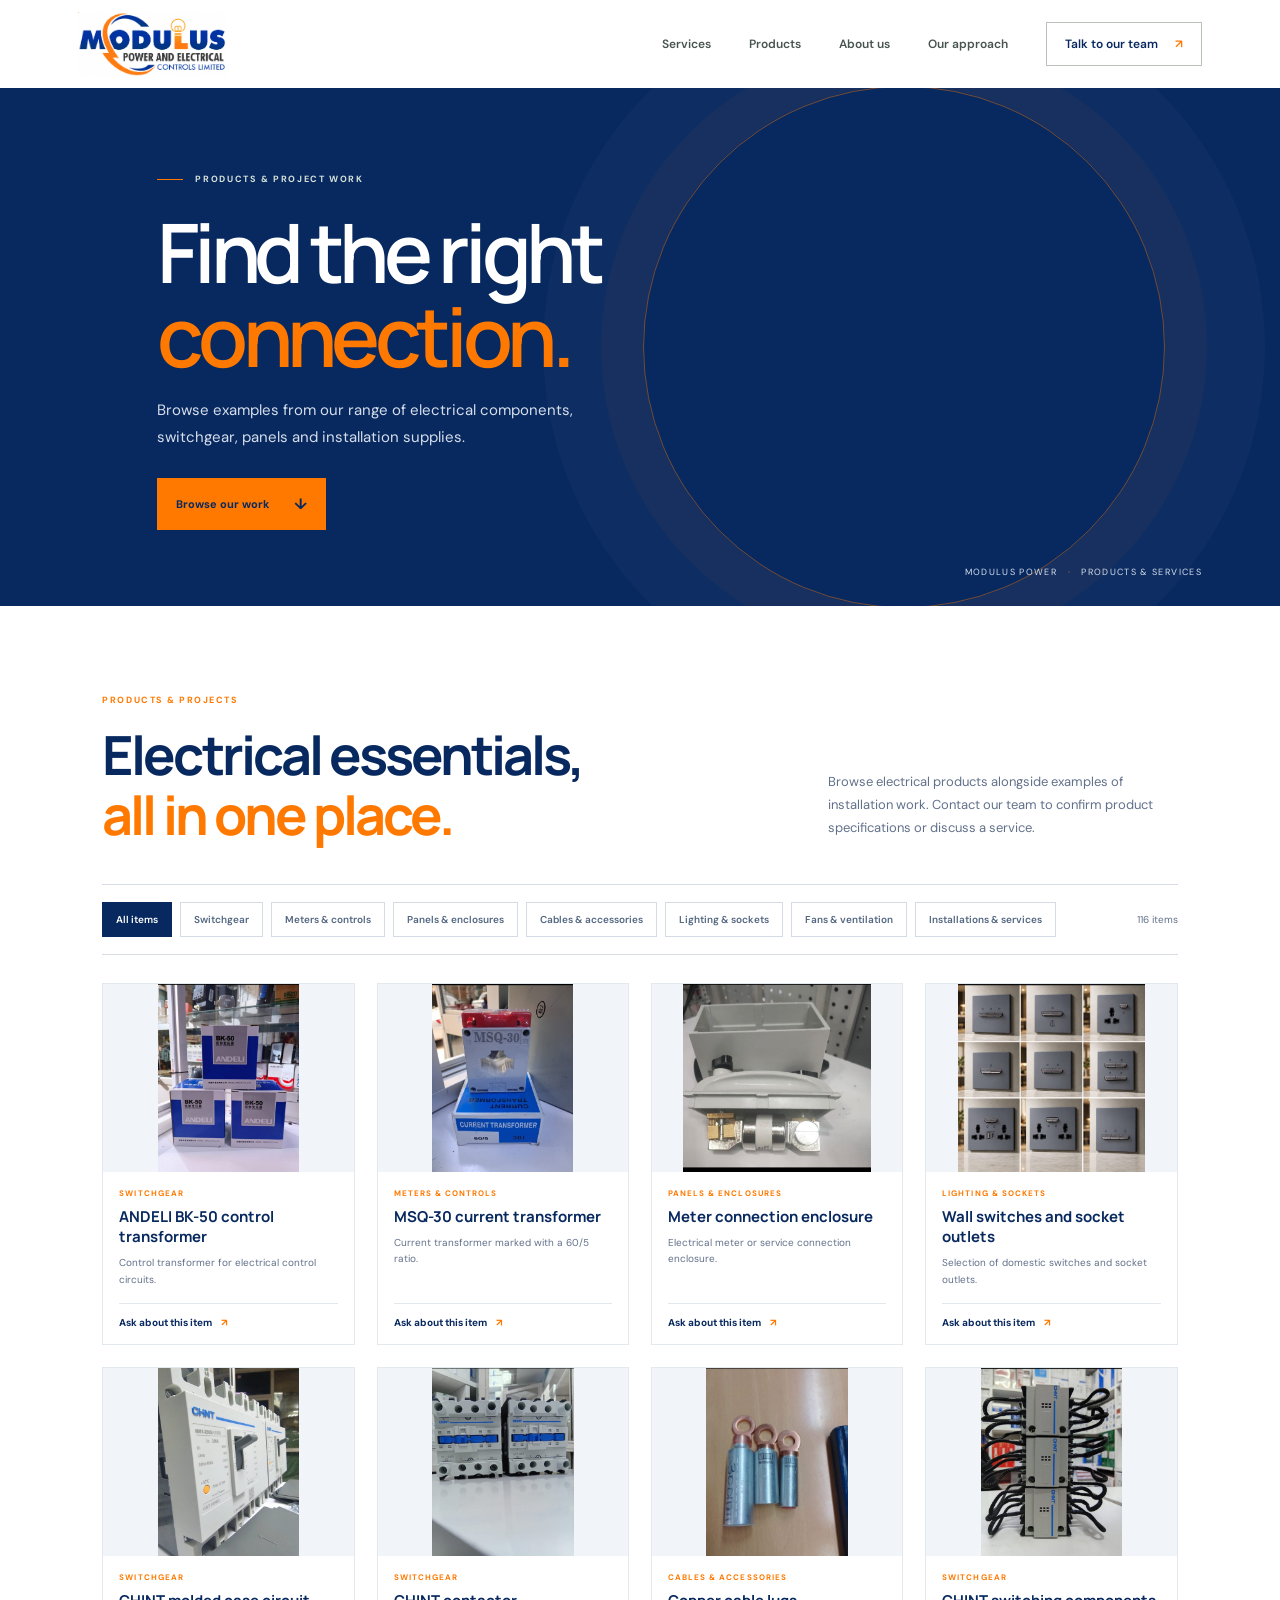
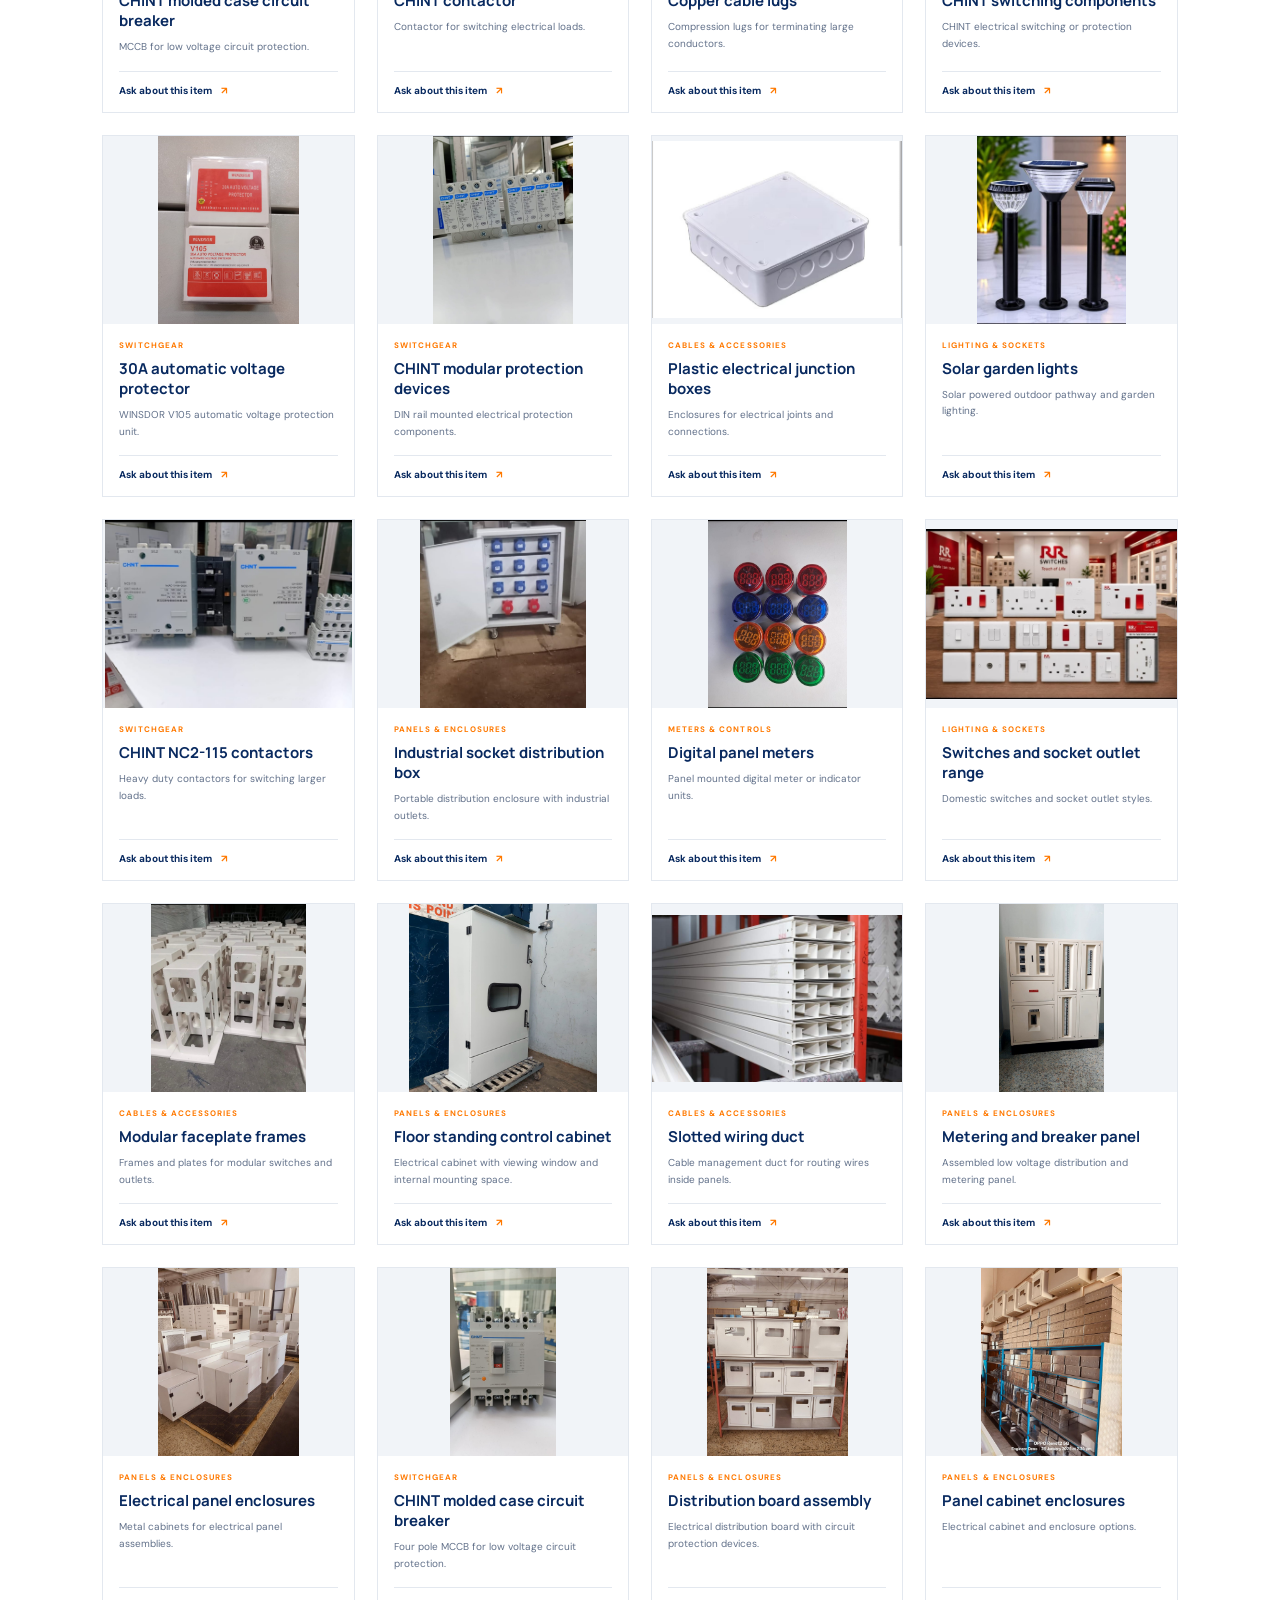
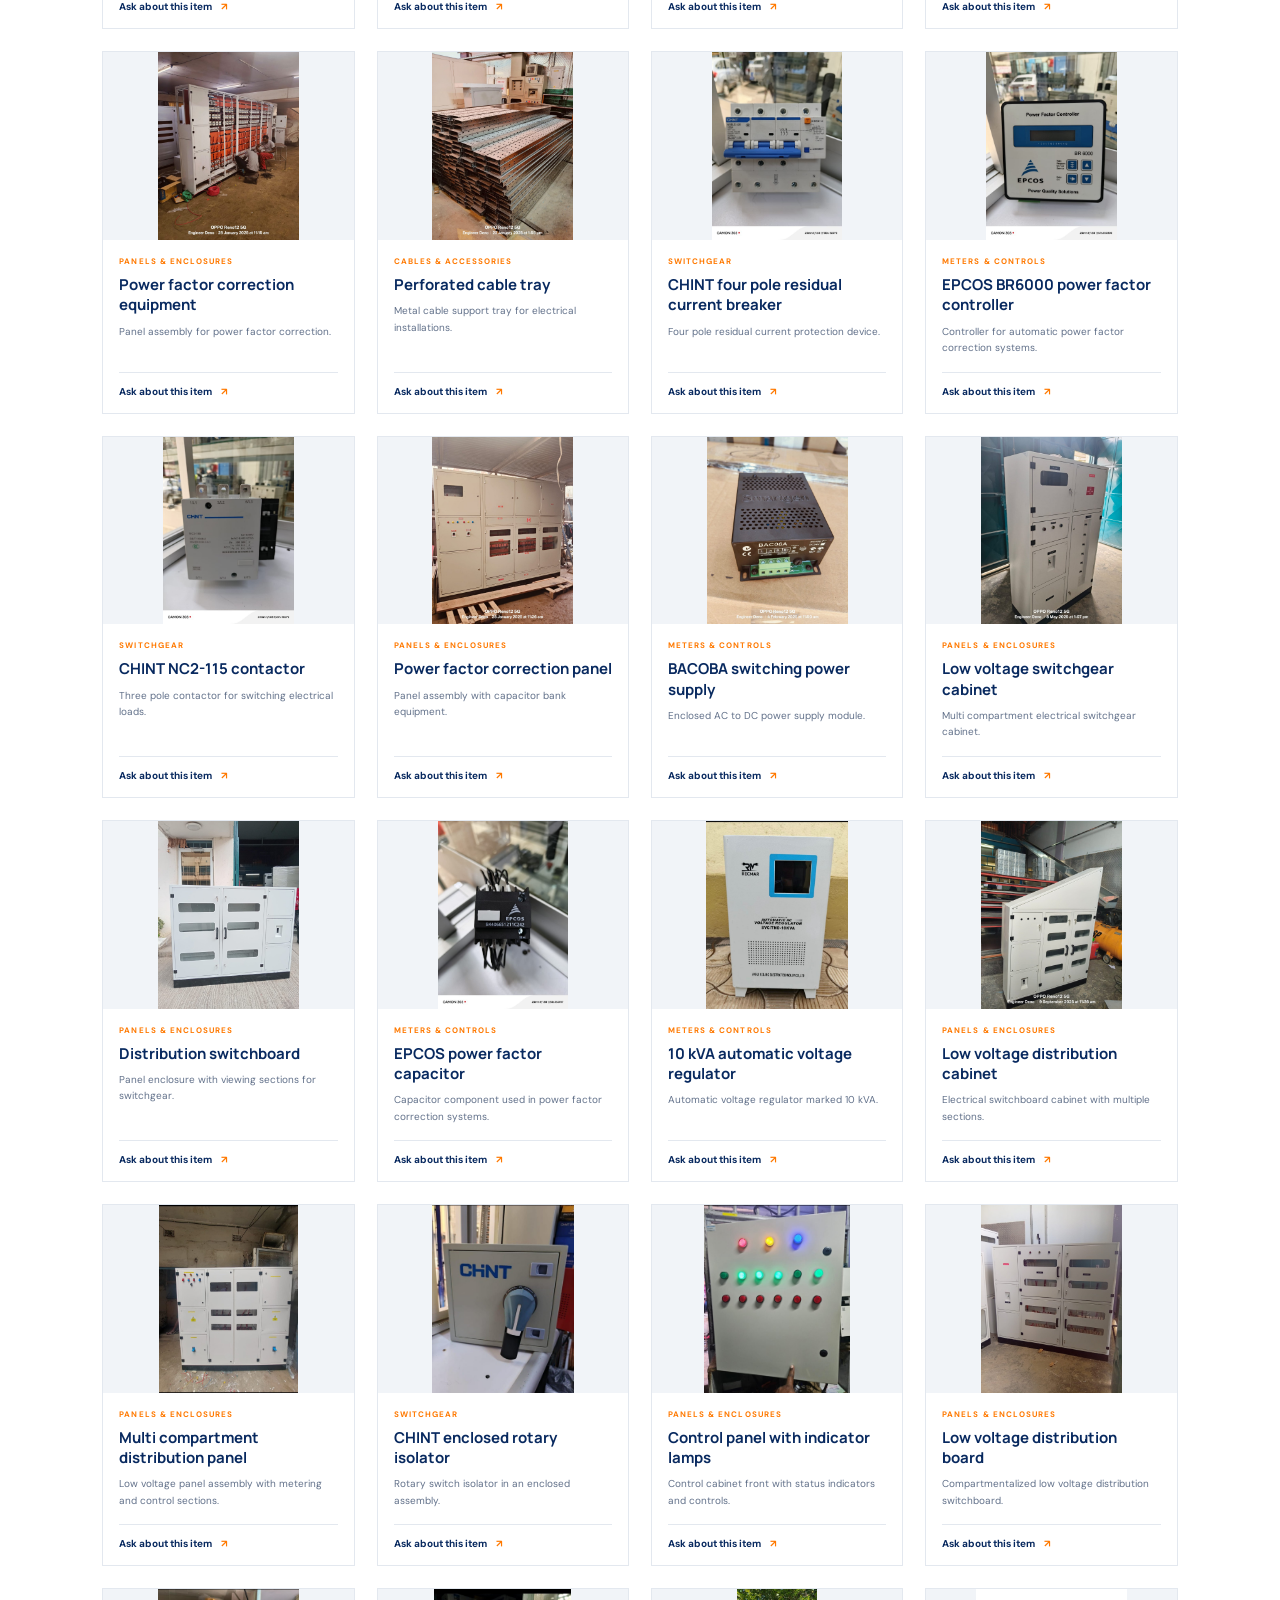
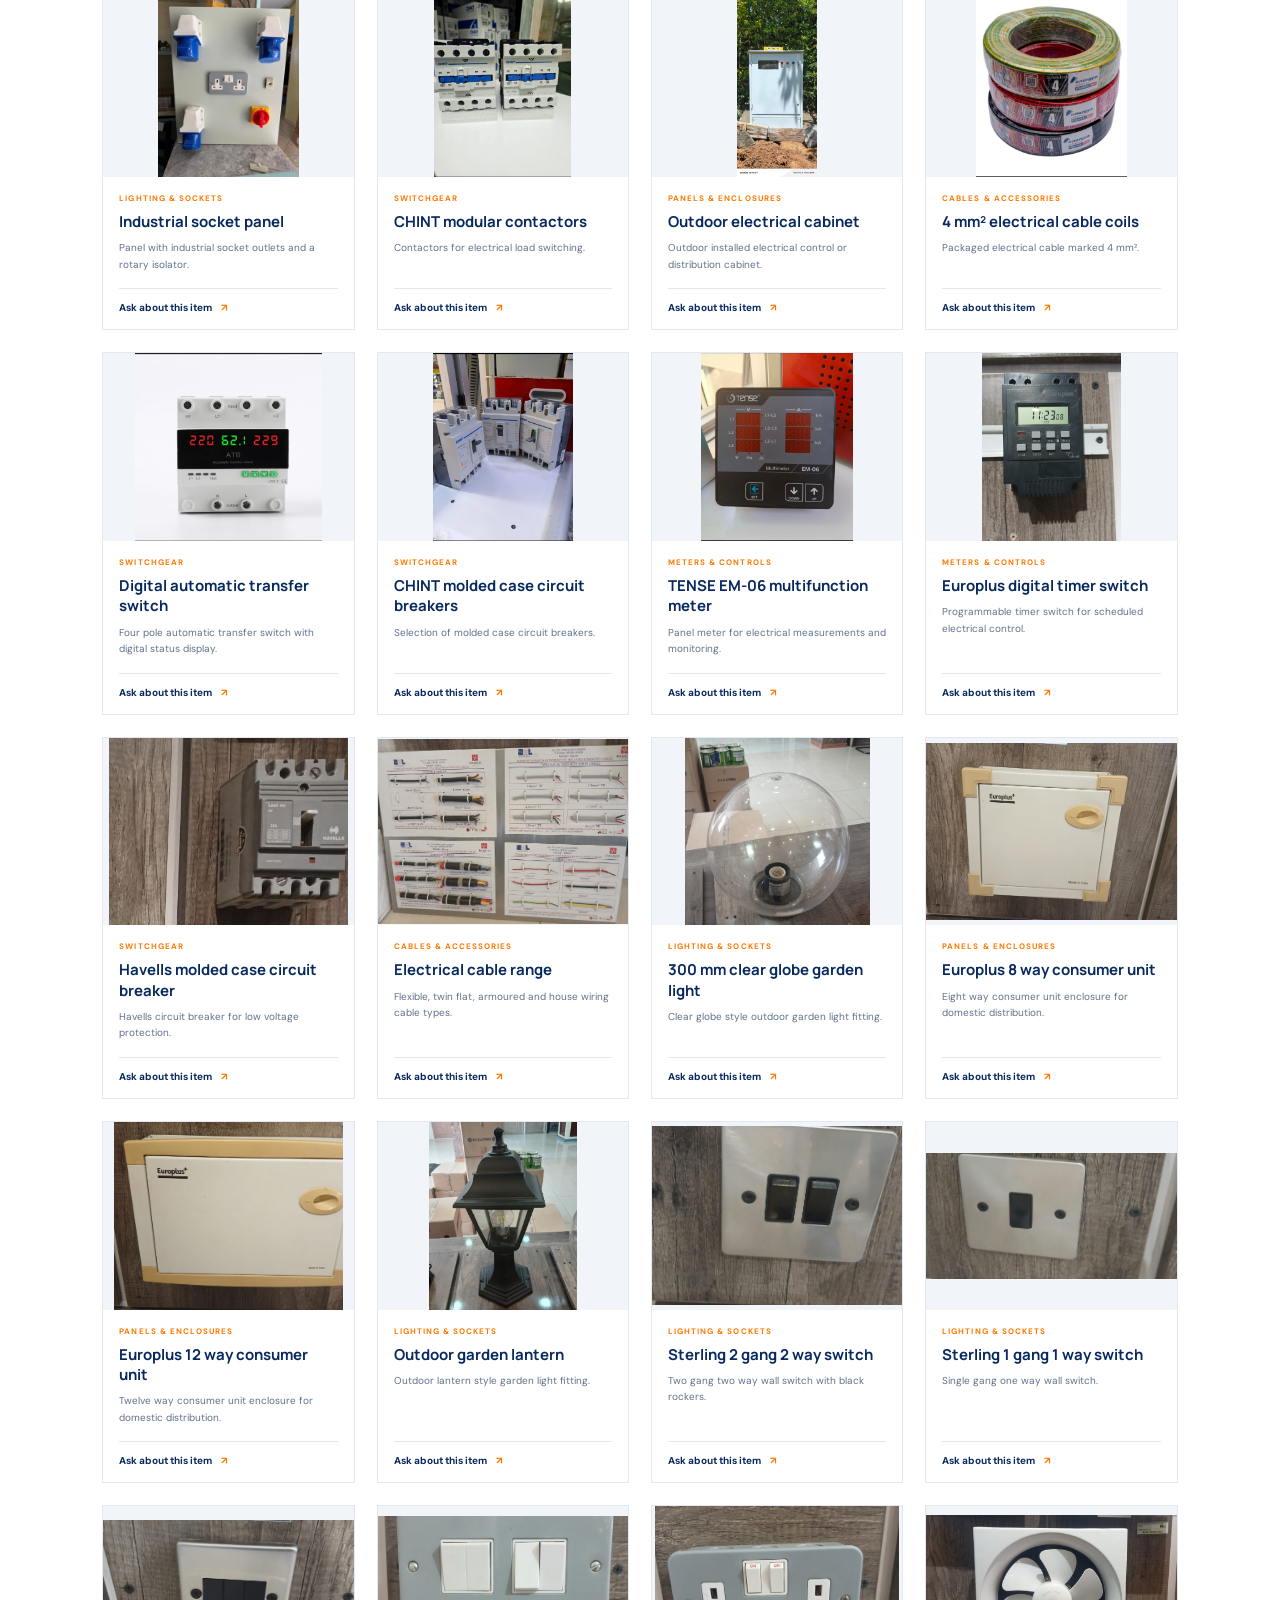
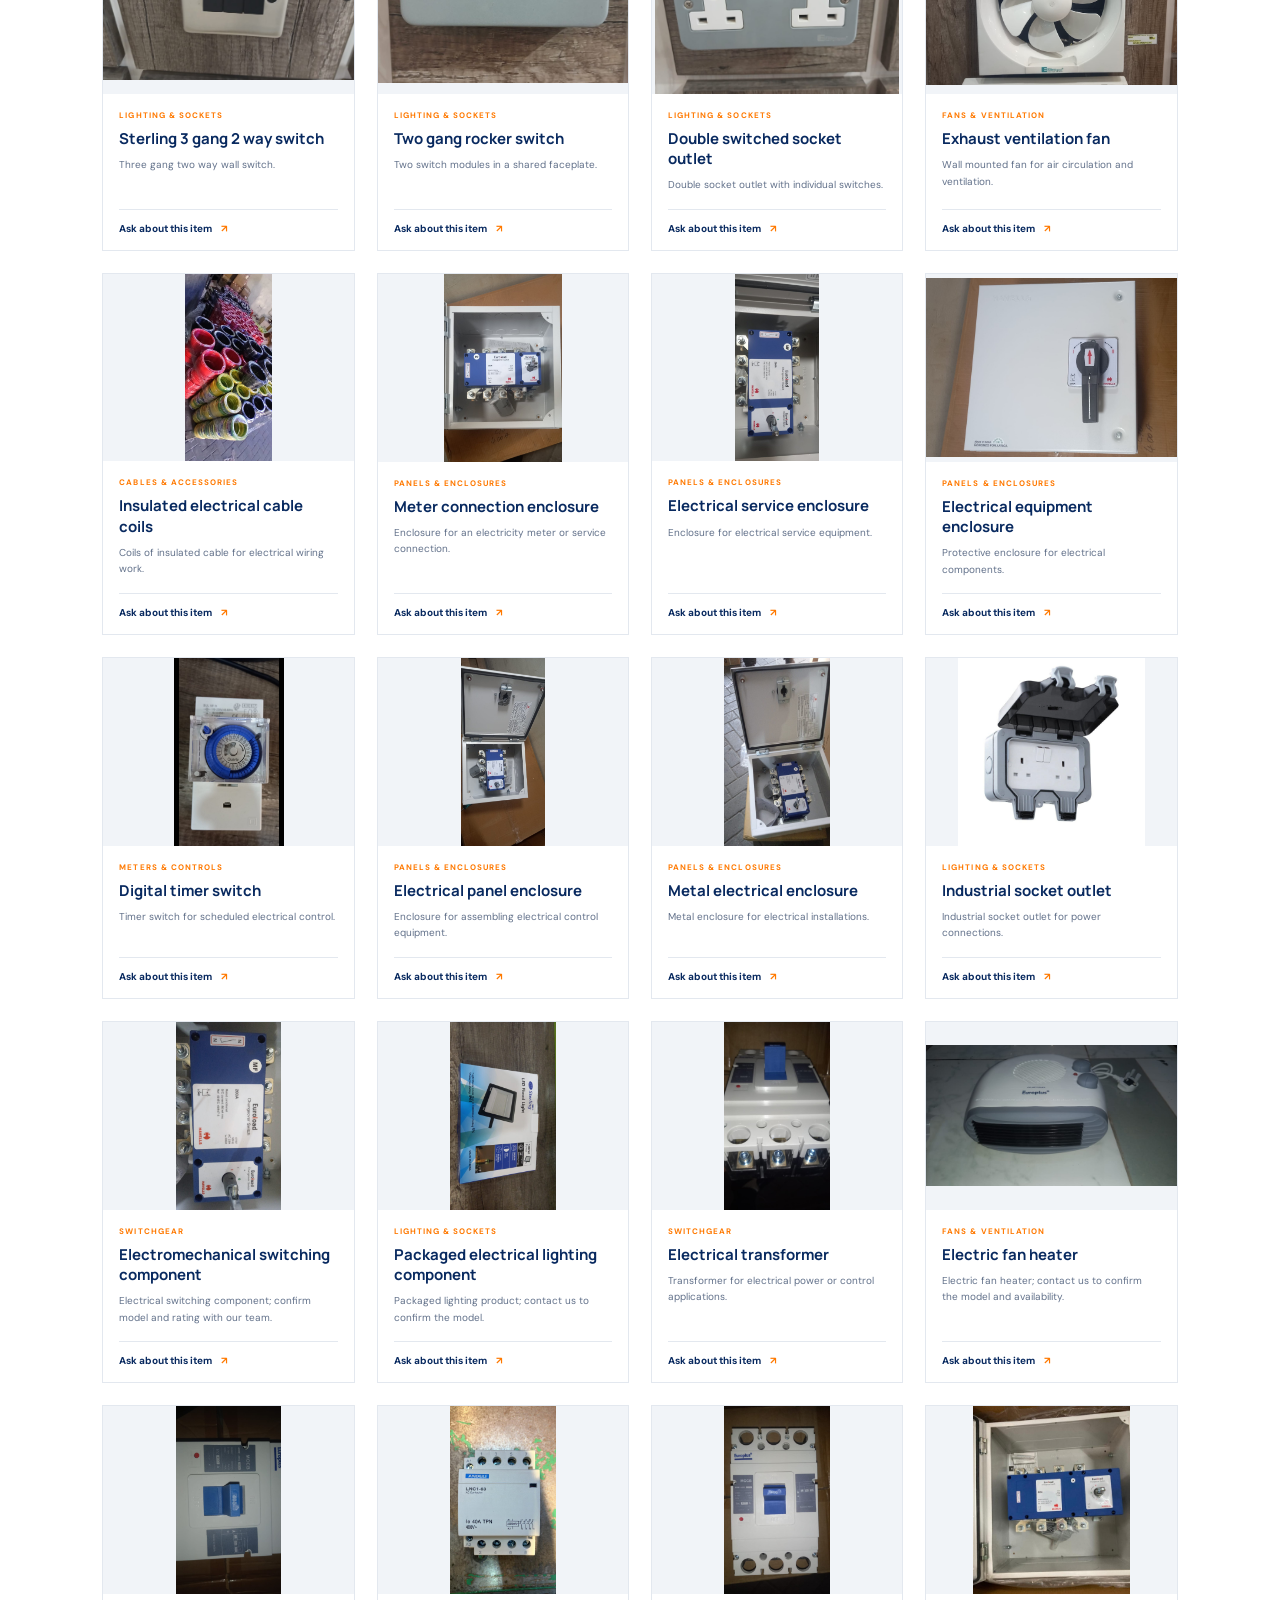
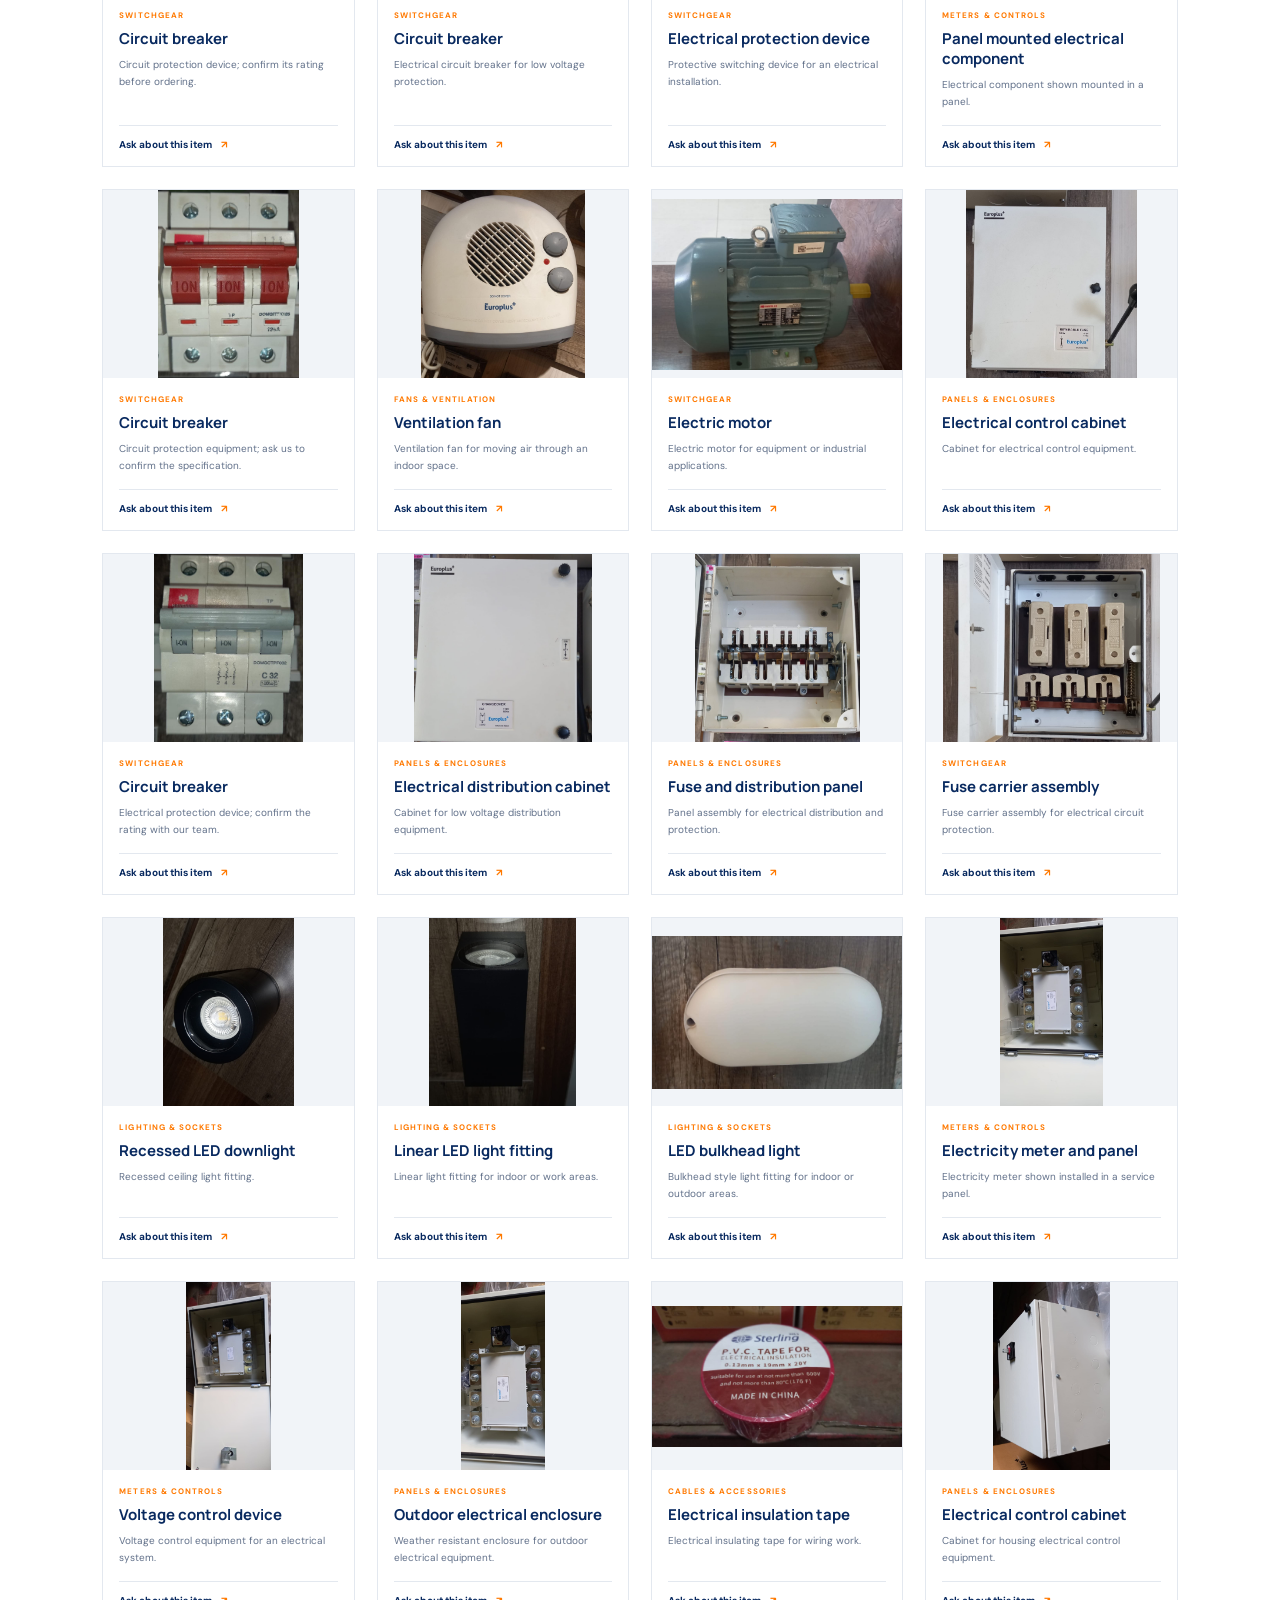
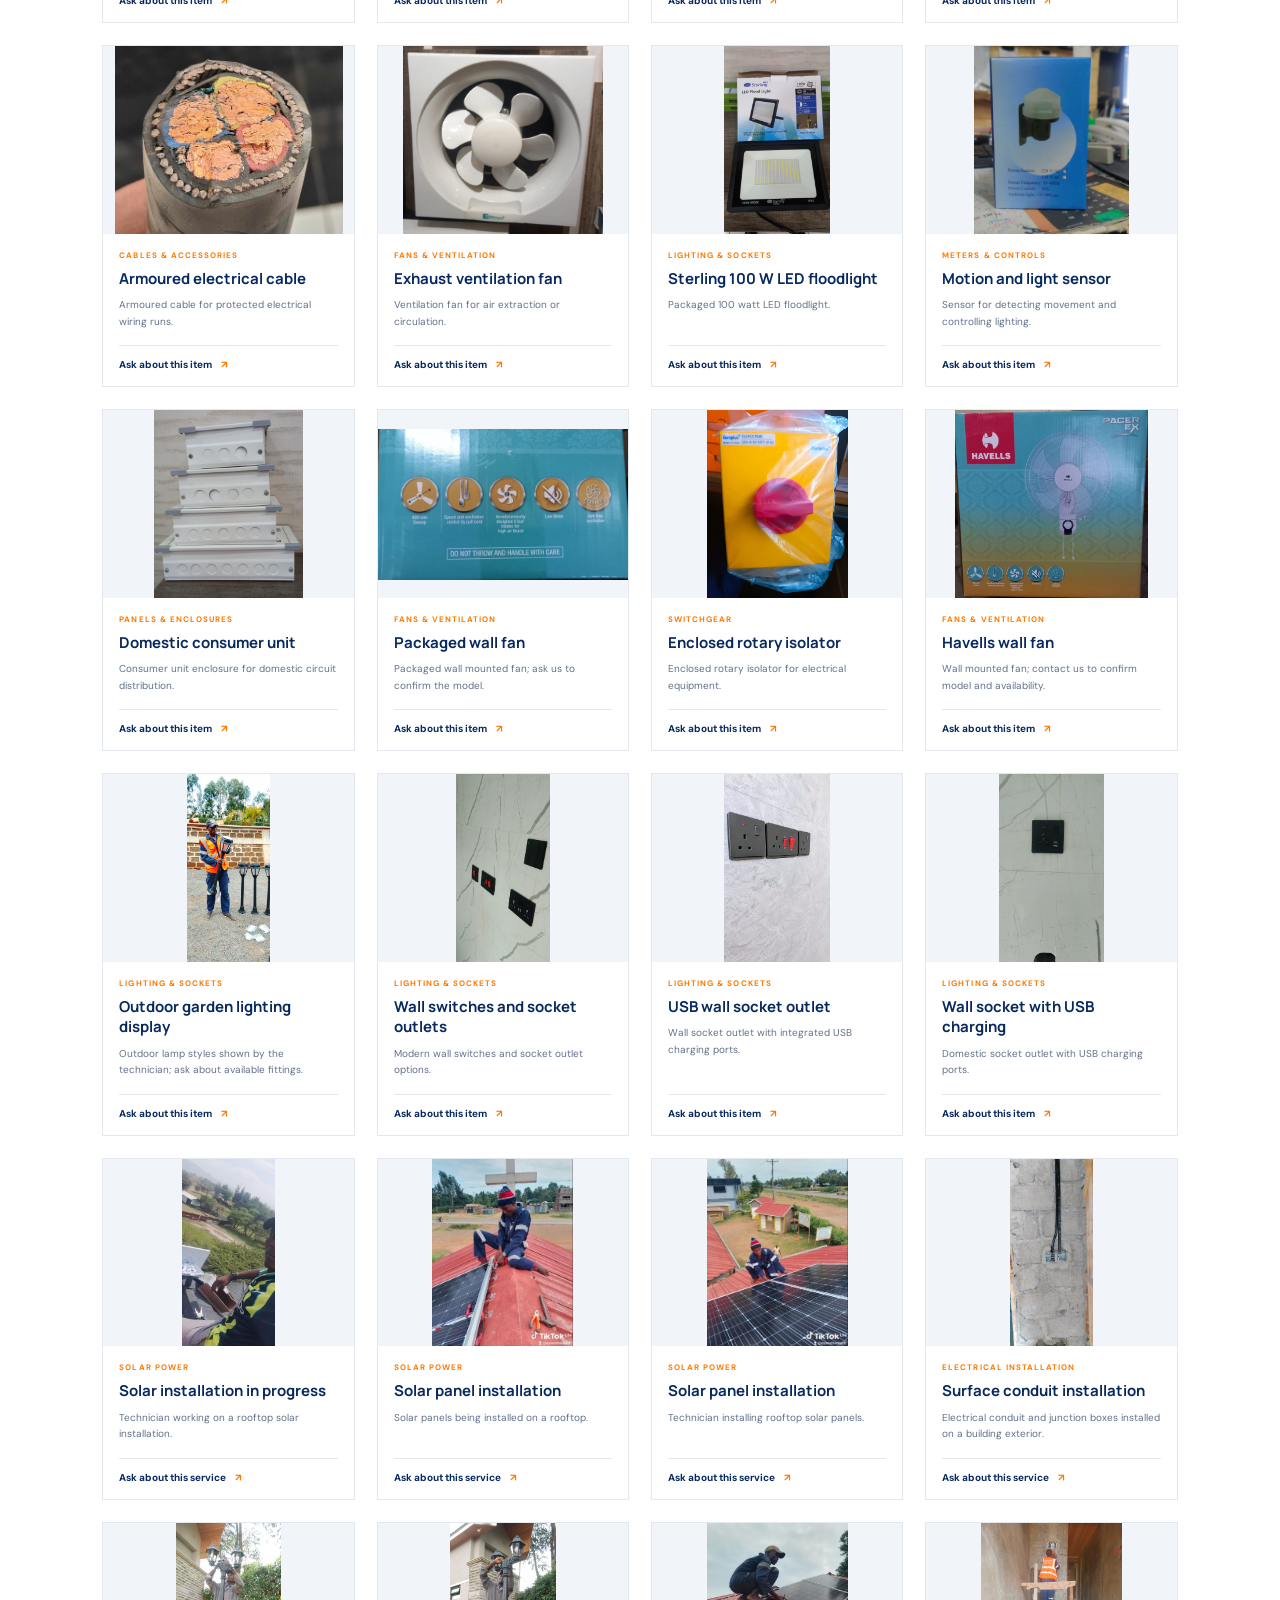
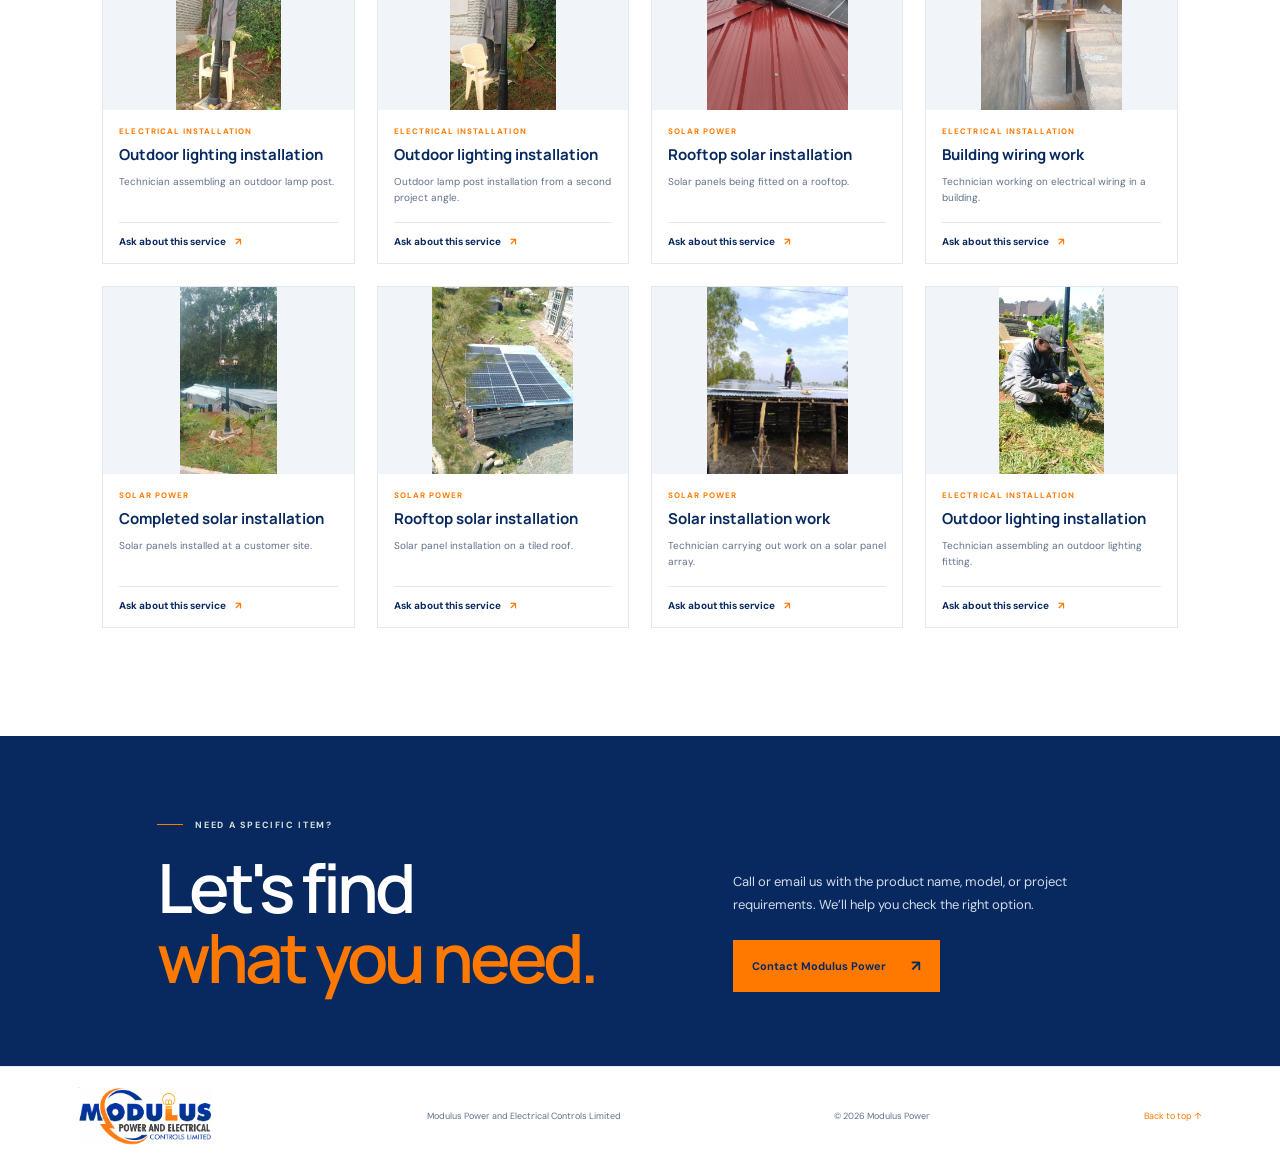
==== commit 25ffe0aa: "Add product and installation photo catalog" ====
--- a/products.html
+++ b/products.html
@@ -25,27 +25,29 @@
   <main id="catalog">
     <section class="catalog-hero">
       <div class="catalog-hero-inner">
-        <p class="eyebrow"><span class="eyebrow-line"></span> ELECTRICAL PRODUCTS &amp; EQUIPMENT</p>
+        <p class="eyebrow"><span class="eyebrow-line"></span> PRODUCTS &amp; PROJECT WORK</p>
         <h1>Find the right<br><em>connection.</em></h1>
         <p>Browse examples from our range of electrical components, switchgear, panels and installation supplies.</p>
-        <a class="button button-lime" href="#product-list">Browse products <span>↓</span></a>
+        <a class="button button-lime" href="#product-list">Browse our work <span>↓</span></a>
       </div>
-      <div class="catalog-hero-note">MODULUS POWER <span>·</span> PRODUCT RANGE</div>
+      <div class="catalog-hero-note">MODULUS POWER <span>·</span> PRODUCTS &amp; SERVICES</div>
     </section>
 
     <section class="catalog-section" id="product-list">
       <div class="catalog-heading">
-        <div><p class="section-kicker">PRODUCT RANGE</p><h2>Electrical essentials,<br><em>all in one place.</em></h2></div>
-        <p class="catalog-intro">These photos show examples of the products and equipment we work with. Contact our team to confirm specifications and availability.</p>
+        <div><p class="section-kicker">PRODUCTS &amp; PROJECTS</p><h2>Electrical essentials,<br><em>all in one place.</em></h2></div>
+        <p class="catalog-intro">Browse electrical products alongside examples of installation work. Contact our team to confirm product specifications or discuss a service.</p>
       </div>
       <div class="catalog-toolbar">
-        <div class="catalog-filters" role="group" aria-label="Filter products">
-          <button class="filter-button active" type="button" data-filter="all" aria-pressed="true">All products</button>
+        <div class="catalog-filters" role="group" aria-label="Filter products and services">
+          <button class="filter-button active" type="button" data-filter="all" aria-pressed="true">All items</button>
           <button class="filter-button" type="button" data-filter="switchgear" aria-pressed="false">Switchgear</button>
           <button class="filter-button" type="button" data-filter="controls" aria-pressed="false">Meters &amp; controls</button>
           <button class="filter-button" type="button" data-filter="panels" aria-pressed="false">Panels &amp; enclosures</button>
           <button class="filter-button" type="button" data-filter="wiring" aria-pressed="false">Cables &amp; accessories</button>
           <button class="filter-button" type="button" data-filter="lighting" aria-pressed="false">Lighting &amp; sockets</button>
+          <button class="filter-button" type="button" data-filter="fans" aria-pressed="false">Fans &amp; ventilation</button>
+          <button class="filter-button" type="button" data-filter="services" aria-pressed="false">Installations &amp; services</button>
         </div>
         <span class="catalog-count" aria-live="polite"></span>
       </div>
--- a/styles.css
+++ b/styles.css
@@ -15,3 +15,32 @@
 .service-card>a span{font-size:15px;margin-left:7px}
 @media(max-width:900px){.service-card{min-height:430px}}
 @media(max-width:620px){.service-grid{grid-template-columns:1fr}.service-card,.service-card:not(:first-child),.service-card:nth-child(3){padding-left:0;padding-right:0;border-right:0}.service-card:nth-child(n+2){border-top:1px solid rgba(255,255,255,.16)}.service-card{min-height:0;padding-top:20px;padding-bottom:22px}.service-symbol{margin-top:20px}.service-photo{height:190px}.service-card>a{margin-top:12px}}
+
+.contact-item{grid-template-columns:28px 90px minmax(0,1fr) 20px}
+.contact-item .contact-icon{display:grid;place-items:center;color:var(--orange)}
+.contact-item .contact-icon svg{display:block;width:19px;height:19px;fill:none;stroke:currentColor;stroke-width:1.7;stroke-linecap:round;stroke-linejoin:round}
+.contact-item .contact-type{font-size:8px;letter-spacing:.14em;color:#9eafa3}
+.contact-item b{overflow-wrap:anywhere}
+@media(max-width:620px){.contact-item{grid-template-columns:24px 66px minmax(0,1fr) 15px;gap:5px}.contact-item .contact-icon svg{width:17px;height:17px}.contact-item b{font-size:11px}}
+
+/* Animated, diagonal hero photography */
+.hero-visual{position:absolute;inset:0;z-index:0;overflow:hidden;pointer-events:none}
+.hero-visual-field{position:absolute;inset:0;overflow:hidden;clip-path:polygon(96% 0,100% 0,100% 100%,32% 100%)}
+.hero-service-image,.hero-product-image{position:absolute;inset:0;width:100%;height:100%;display:block;opacity:0;transition:opacity 1.1s ease}
+.hero-service-image{object-fit:cover;object-position:center 50%;filter:saturate(.82)}
+.hero-service-image--pole{object-position:center 67%}
+.hero-service-image.is-active,.hero-product-image.is-active{opacity:1}
+.hero-shade{z-index:1;background:linear-gradient(90deg,#08295f 0%,rgba(8,41,95,.96) 30%,rgba(8,41,95,.62) 59%,rgba(8,41,95,.24) 100%)}
+.hero-diagonal{position:absolute;inset:0;width:100%;height:100%;z-index:2;pointer-events:none}
+.hero-diagonal path{fill:none;stroke:rgba(255,121,0,.88);stroke-width:1.4;vector-effect:non-scaling-stroke}
+.hero-product-panel{position:absolute;z-index:2;right:11%;top:24%;width:clamp(230px,23vw,370px);height:clamp(175px,27vh,255px);overflow:hidden;border:1px solid rgba(255,255,255,.85);border-left:5px solid var(--orange);background:#f5f6f7;box-shadow:0 22px 55px rgba(2,16,40,.34);clip-path:polygon(8% 0,100% 0,100% 100%,0 100%);pointer-events:none}
+.hero-product-image{object-fit:contain;background:#f5f6f7;padding:10px}
+.hero-content{z-index:3}
+.hero-meta,.hero-vertical{z-index:4}
+.hero-visual-controls{position:absolute;z-index:5;right:6.1%;bottom:28px;display:flex;align-items:center;gap:15px;color:#d5dfed;font-size:8px;letter-spacing:.13em}
+.hero-motion-toggle{display:inline-flex;align-items:center;gap:6px;border:1px solid rgba(255,255,255,.32);background:rgba(8,29,69,.62);padding:7px 9px;color:#fff;font:600 9px var(--body);cursor:pointer}
+.hero-motion-toggle:hover,.hero-motion-toggle:focus-visible{border-color:var(--orange);outline:none}
+.hero-motion-toggle span{color:var(--orange);font-size:10px}
+@media(max-width:900px){.hero-product-panel{right:8%;top:27%;width:clamp(205px,29vw,300px);height:clamp(160px,24vh,220px)}.hero-visual-controls{right:7%;bottom:26px}}
+@media(max-width:620px){.hero-visual-field{clip-path:polygon(90% 0,100% 0,100% 100%,44% 100%)}.hero-diagonal path{stroke-width:1}.hero-product-panel{display:none}.hero-service-image{object-position:58% center}.hero-service-image--pole{object-position:center 67%}.hero-shade{background:linear-gradient(90deg,rgba(8,41,95,.96),rgba(8,41,95,.77) 72%,rgba(8,41,95,.47)),linear-gradient(0deg,rgba(8,41,95,.5),transparent)}.hero-visual-controls{right:7%;bottom:66px;gap:7px;font-size:7px}.hero-visual-controls>span{display:none}.hero-motion-toggle{padding:6px 7px;font-size:8px}}
+@media(prefers-reduced-motion:reduce){.hero-service-image,.hero-product-image{transition:none}}
